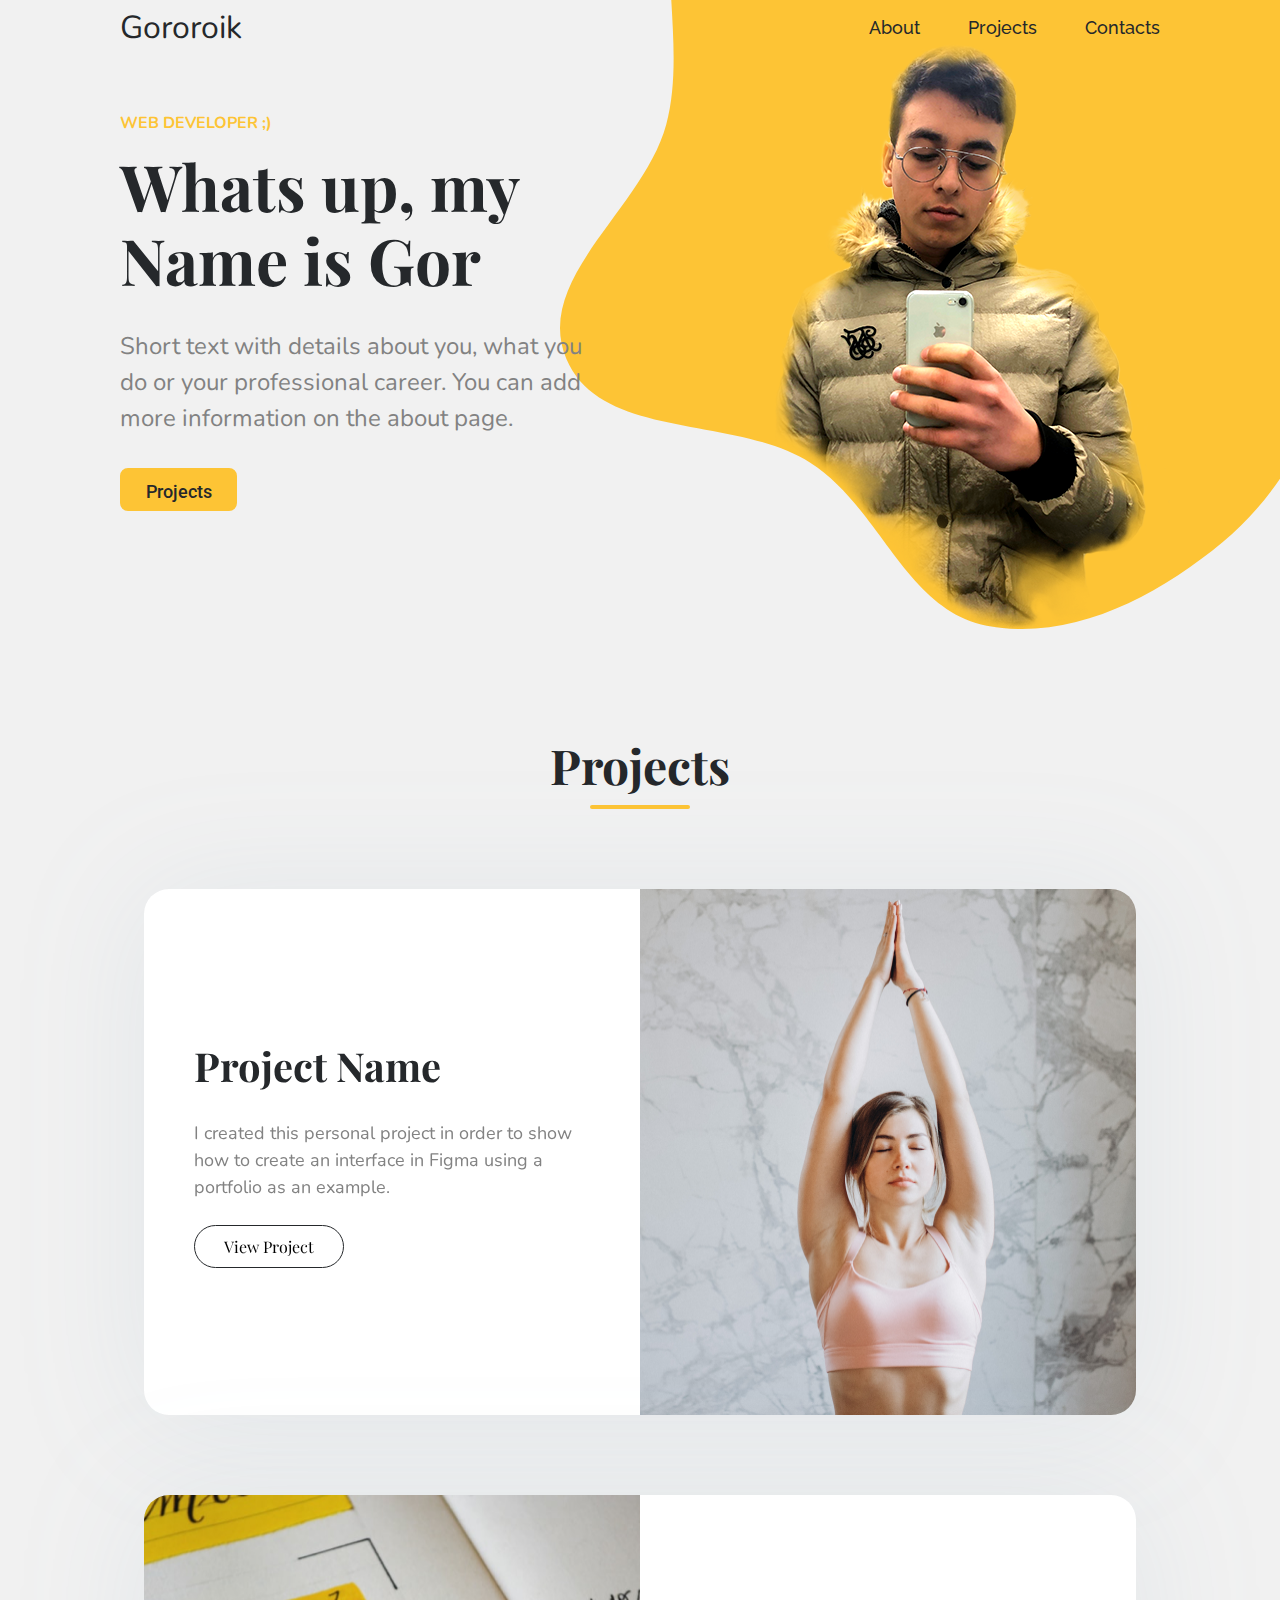
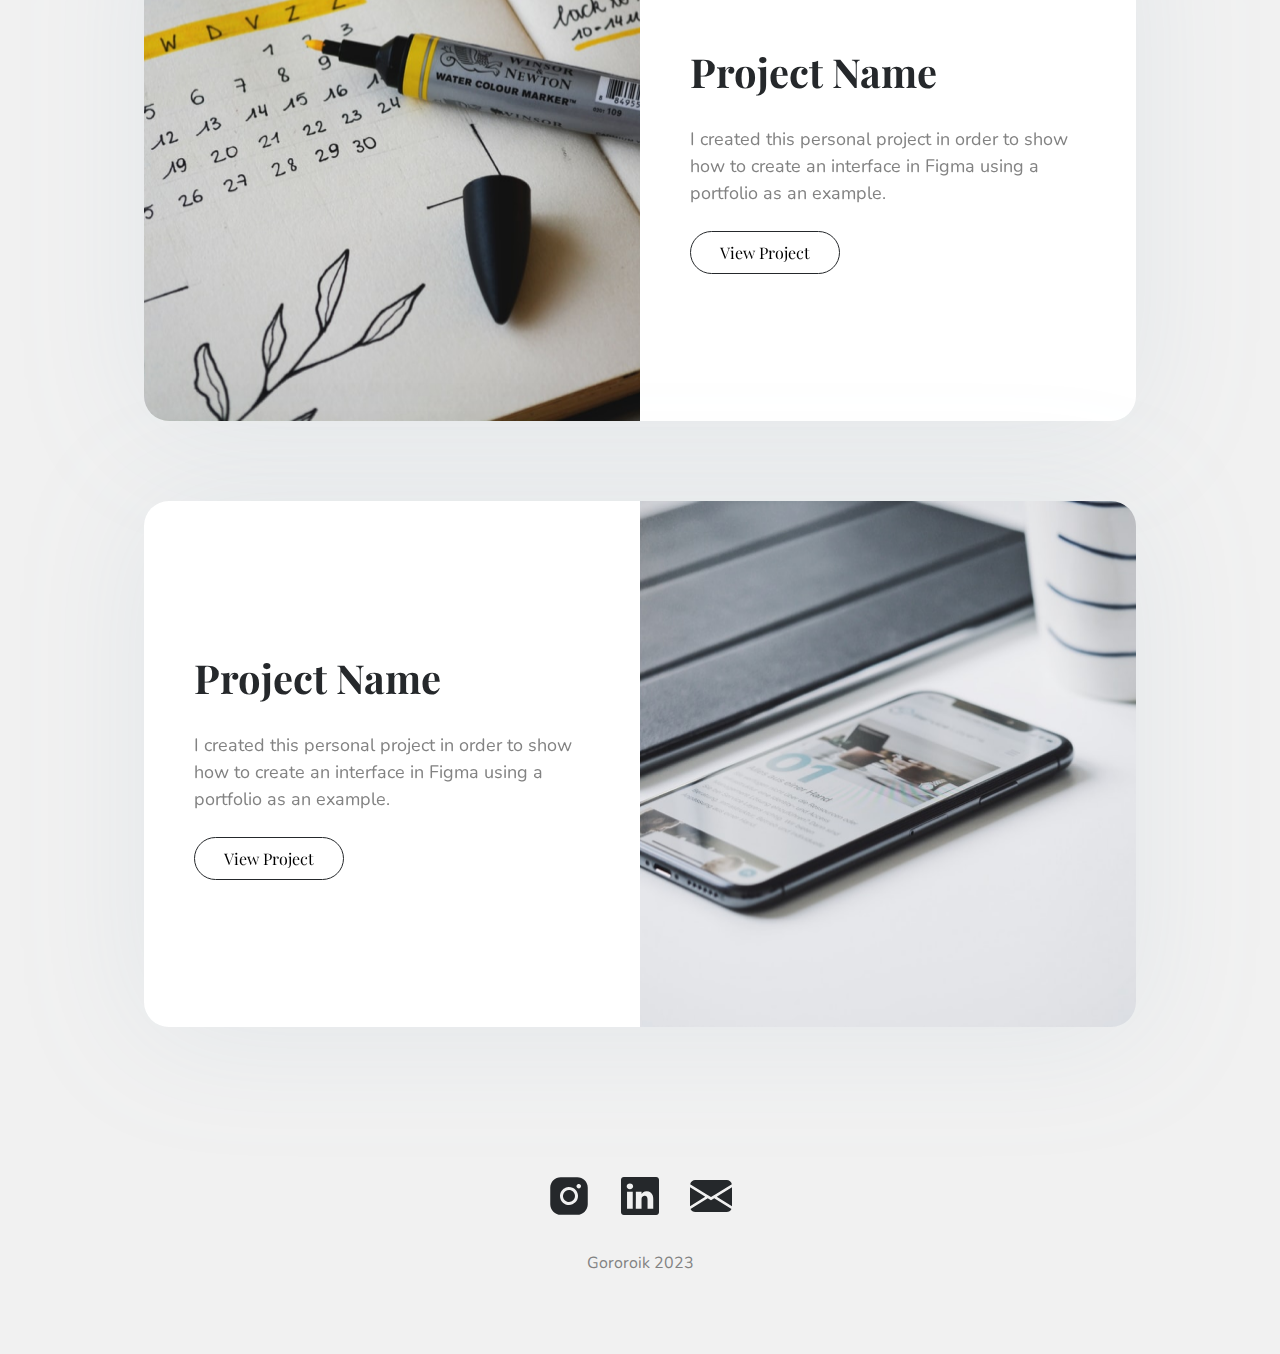
==== portfolio/index.html @ 752f5a0c "portfolio added" ====
<!DOCTYPE html>
<html lang="en">
<head>
    <meta charset="UTF-8">
    <meta http-equiv="X-UA-Compatible" content="IE=edge">
    <meta name="viewport" content="width=device-width, initial-scale=1.0">
    <title>Portfolio</title>
    <link href="https://fonts.googleapis.com/css2?family=Raleway:wght@100;200;300;400;500;600;700;800;900&display=swap" rel="stylesheet"> 
    <link href="https://fonts.googleapis.com/css2?family=Nunito:wght@200;300;400;500;600;700;800;900;1000&display=swap" rel="stylesheet">
    <link href="https://fonts.googleapis.com/css2?family=Playfair+Display:wght@400;500;600;700;800;900&display=swap" rel="stylesheet"> 
    <link href="https://fonts.googleapis.com/css2?family=Roboto:wght@500&display=swap" rel="stylesheet">
    <link rel="stylesheet" href="css/bootstrap-reboot.min.css">
    <link rel="stylesheet" href="css/bootstrap-grid.min.css">
    <link rel="stylesheet" href="css/style.min.css">   
</head>
<body>


    <div class="images">
        <div class="yellow-bg">
            <svg width="720" height="629" viewBox="0 0 720 629" fill="none" xmlns="http://www.w3.org/2000/svg">
                <path fill-rule="evenodd" clip-rule="evenodd" d="M426.755 -247.339C526.01 -242.623 630.416 -205.737 691.019 -128.942C747.053 -57.9359 709.403 42.8884 725.408 131.114C738.276 202.044 786.302 264.961 775.404 336.204C763.332 415.132 724.842 490.453 662.532 542.186C597.271 596.368 510.835 641.895 426.755 625.671C345.261 609.947 319.875 506.823 250.249 462.635C174.069 414.287 41.2528 440.785 6.43092 358.913C-27.6816 278.71 83.9568 208.257 106.308 124.209C131.067 31.1084 79.6084 -81.3667 143.094 -154.976C208.865 -231.236 324.689 -252.189 426.755 -247.339Z" fill="#FDC435"/>
            </svg>
            <div class="gor">
                <img class='gor__img gorzoom' src="img/menak2.png" alt="gor">
            </div>
            <!-- <img src="img/lastGor.png" alt="yellow-bg"> -->
            <!-- <div class="man-bg">
                <img src="img/man.png" alt="man">
            </div> -->
        </div>
    </div>
    
    <header class="header">
        <div class="header_container">
            <nav class="header__nav">
                <ul class="header__ul">
                    <li class="header__item_logo">
                        <!-- <img class='header__logo' src="icons/logo.svg" alt="logo"> -->
                        <a href="#" class='title-link'><div class="header__title underline__title">Gororoik</div></a>
                    </li>
                </ul>
                <ul class="header__ul">
                    <li class="header__item"><a class='header__link underline' href="pages/about.html">About</a></li>
                    <li class="header__item"><a class='header__link underline' href="#projects">Projects</a></li>
                    <li class="header__item"><a class='header__link underline' href="#">Contacts</a></li>
                </ul>
            </nav>
        </div>
    </header>

    <section class="main">
        <div class="main__wrapper">
            <div class="main__smallTitle">Web Developer ;)</div>
            <div class="main__title">Whats up, my Name is Gor</div>
            <div class="main__descr">Short text with details about you, what you do or your professional career. You can add more information on the about page.</div>
            <a href="#projects"><button class="button btn-yellow">Projects</button></a>
            <!-- <button class="button btn-white">LinkedIn</button> -->
        </div>
    </section>

    <section class="projects" id='projects'>
        <div class="container">
            <div class="projects__title">Projects</div>
            <div class="projects__divider"></div>

            <div class="projects-card">
                <div class="projects-card__text-block">
                    <div class="projects-card__title">Project Name</div>
                    <div class="projects-card__descr">I created this personal project in order to show how to create an interface in Figma using a portfolio as an example.</div>
                    <a href="#"><button class="projects-card__btn">View Project</button></a>
                </div>
                <div class="projects-card__img-block">
                    <img src="img/card1.png" alt="card1">
                </div>
            </div>

            <div class="projects-card another__card">
                <div class="projects-card__img-block another__img-block">
                    <img src="img/card2.png" alt="card1">
                </div>
                <div class="projects-card__text-block another__text-block">
                    <div class="projects-card__title another__title">Project Name</div>
                    <div class="projects-card__descr another__descr">I created this personal project in order to show how to create an interface in Figma using a portfolio as an example.</div>
                    <a href="#"><button class="projects-card__btn another__btn">View Project</button></a>
                </div>
            </div>

            <div class="projects-card">
                <div class="projects-card__text-block">
                    <div class="projects-card__title">Project Name</div>
                    <div class="projects-card__descr">I created this personal project in order to show how to create an interface in Figma using a portfolio as an example.</div>
                    <a href="#"><button class="projects-card__btn">View Project</button></a>
                </div>
                <div class="projects-card__img-block">
                    <img src="img/card3.png" alt="card1">
                </div>
            </div>
            
        </div>
    </section>

    <footer class="footer">
        <div class="container">
            <div class="icons__wrapper">
                <a href="https://www.instagram.com/gor.torosyann/" class="icon__link instagram" target="_blank">
                    <svg width="48" height="48" viewBox="0 0 48 48" fill="none" xmlns="http://www.w3.org/2000/svg">
                        <path d="M30 24C30 25.1867 29.6481 26.3467 28.9888 27.3334C28.3295 28.3201 27.3925 29.0892 26.2961 29.5433C25.1997 29.9974 23.9933 30.1162 22.8295 29.8847C21.6656 29.6532 20.5965 29.0818 19.7574 28.2426C18.9182 27.4035 18.3468 26.3344 18.1153 25.1705C17.8838 24.0067 18.0026 22.8003 18.4567 21.7039C18.9108 20.6075 19.6799 19.6705 20.6666 19.0112C21.6533 18.3519 22.8133 18 24 18C25.5907 18.0018 27.1158 18.6346 28.2406 19.7594C29.3654 20.8842 29.9982 22.4093 30 24ZM42.75 15.75V32.25C42.7468 35.0338 41.6396 37.7027 39.6711 39.6711C37.7027 41.6396 35.0338 42.7468 32.25 42.75H15.75C12.9662 42.7468 10.2973 41.6396 8.32889 39.6711C6.36044 37.7027 5.25318 35.0338 5.25 32.25V15.75C5.25318 12.9662 6.36044 10.2973 8.32889 8.32889C10.2973 6.36044 12.9662 5.25318 15.75 5.25H32.25C35.0338 5.25318 37.7027 6.36044 39.6711 8.32889C41.6396 10.2973 42.7468 12.9662 42.75 15.75ZM33 24C33 22.22 32.4722 20.4799 31.4832 18.9999C30.4943 17.5198 29.0887 16.3663 27.4442 15.6851C25.7996 15.0039 23.99 14.8257 22.2442 15.1729C20.4984 15.5202 18.8947 16.3774 17.636 17.636C16.3774 18.8947 15.5202 20.4984 15.1729 22.2442C14.8257 23.99 15.0039 25.7996 15.6851 27.4442C16.3663 29.0887 17.5198 30.4943 18.9999 31.4832C20.4799 32.4722 22.22 33 24 33C26.3861 32.9973 28.6738 32.0482 30.361 30.361C32.0482 28.6738 32.9973 26.3861 33 24ZM36 14.25C36 13.805 35.868 13.37 35.6208 13C35.3736 12.63 35.0222 12.3416 34.611 12.1713C34.1999 12.001 33.7475 11.9564 33.311 12.0432C32.8746 12.13 32.4737 12.3443 32.159 12.659C31.8443 12.9737 31.63 13.3746 31.5432 13.811C31.4564 14.2475 31.501 14.6999 31.6713 15.111C31.8416 15.5222 32.13 15.8736 32.5 16.1208C32.87 16.368 33.305 16.5 33.75 16.5C34.3467 16.5 34.919 16.2629 35.341 15.841C35.7629 15.419 36 14.8467 36 14.25Z" fill="#25282B"/>
                    </svg>                    
                </a>
                <a href="https://am.linkedin.com/" class="icon__link linkedin">
                    <svg width="48" height="48" viewBox="0 0 48 48" fill="none" xmlns="http://www.w3.org/2000/svg">
                        <path d="M5 7.72175C5 6.21837 6.24925 5 7.79062 5H40.2094C41.7507 5 43 6.21837 43 7.72175V40.2783C43 41.7816 41.7507 43 40.2094 43H7.79062C6.24925 43 5 41.7816 5 40.2783V7.72175ZM16.7396 36.8108V19.6514H11.0373V36.8108H16.7396ZM13.8896 17.3073C15.8775 17.3073 17.1149 15.9915 17.1149 14.3433C17.0792 12.6594 15.8799 11.3793 13.9276 11.3793C11.9754 11.3793 10.7 12.6617 10.7 14.3433C10.7 15.9915 11.9374 17.3073 13.8516 17.3073H13.8896ZM25.5461 36.8108V27.2276C25.5461 26.7146 25.5841 26.2016 25.7361 25.8359C26.147 24.8123 27.0851 23.7506 28.6621 23.7506C30.726 23.7506 31.5501 25.3229 31.5501 27.6314V36.8108H37.2525V26.9688C37.2525 21.6962 34.4405 19.2453 30.688 19.2453C27.6623 19.2453 26.3061 20.9078 25.5461 22.0786V22.138H25.5081C25.5207 22.1182 25.5334 22.0984 25.5461 22.0786V19.6514H19.8461C19.9174 21.2616 19.8461 36.8108 19.8461 36.8108H25.5461Z" fill="#25282B"/>
                    </svg>
                </a>
                <a href="#" class="icon__link envelope">
                    <svg width="48" height="48" viewBox="0 0 48 48" fill="none" xmlns="http://www.w3.org/2000/svg">
                        <path fill-rule="evenodd" clip-rule="evenodd" d="M3.13125 12.1467C3.3959 10.9686 4.04647 9.91683 4.97642 9.16349C5.90637 8.41014 7.06057 7.99992 8.25 8H39.75C40.9394 7.99992 42.0936 8.41014 43.0236 9.16349C43.9535 9.91683 44.6041 10.9686 44.8687 12.1467L24 25.104L3.13125 12.1467ZM3 15.192V34.136L18.2329 24.648L3 15.192ZM20.7476 26.2133L3.50138 36.952C3.92748 37.8648 4.60001 38.6358 5.44068 39.1754C6.28135 39.715 7.25558 40.001 8.25 40H39.75C40.7443 40.0002 41.7181 39.7136 42.5583 39.1736C43.3985 38.6335 44.0705 37.8622 44.496 36.9493L27.2498 26.2107L24 28.2293L20.7476 26.2107V26.2133ZM29.7671 24.6507L45 34.136V15.192L29.7671 24.648V24.6507Z" fill="#25282B"/>
                    </svg>
                </a>
            </div>
            <copyright class="footer__copyright">
                Gororoik 2023
            </copyright>
        </div>
    </footer>

    <script src="js/script.js"></script>

</body>
</html>
---- portfolio/css/style.min.css ----
*{font-family:Raleway,sans-serif;font-family:Nunito,sans-serif;font-family:"Playfair Display",serif}body,html{background-color:#f1f1f1;scroll-behavior:smooth}@media(min-width:1112px){.main__title{font-size:64px;width:400px}.main__descr{font-size:24px;width:486px}.header__link{font-size:18px}.header__title{font-size:32px}}@media(max-width:1111px){.header__link{font-size:18px}.header__title{font-size:32px}.main__smallTitle{font-size:20px}.main__title{font-size:50px;width:400px}.main__descr{font-size:20px;width:480px}.yellow-bg svg{width:550px;height:500px}.gor__img{width:550px}}@media(max-width:992px){.main__title{font-size:46px;width:400px}.main__descr{font-size:18px;width:430px}.yellow-bg svg{width:500px;height:500px}.gor__img{width:520px}}@media(max-width:888px){.main__title{font-size:40px;width:300px}.main__descr{font-size:17px;width:370px}.yellow-bg svg{width:470px;height:500px}.gor__img{width:490px}}@media(max-width:810px){.header__link{font-size:15px}.header__title{font-size:23px}.main__smallTitle{font-size:17px}.main__title{font-size:35px;width:300px}.main__descr{font-size:15px;width:320px}.yellow-bg svg{width:400px;height:460px}.gor__img{width:435px}}@media(min-width:1201px){.projects-card__title{font-size:40px}.projects-card__text-block{width:496px;height:526px}.projects-card__img-block{width:496px;height:526px}.projects-card__descr{width:406px;font-size:18px}}@media(max-width:1200px){.projects-card__title{font-size:40px}.projects-card__text-block{width:396px;height:426px}.projects-card__img-block{width:396px;height:426px}.projects-card__descr{width:326px;font-size:16px}}@media(max-width:991px){.projects-card__title{font-size:30px}.projects-card__text-block{width:336px;height:390px}.projects-card__img-block{width:336px;height:390px}.projects-card__descr{width:270px;font-size:16px}}@media(max-width:767px){.projects-card__title{font-size:23px}.projects-card__text-block{width:256px;height:300px}.projects-card__img-block{width:256px;height:300px}.projects-card__descr{width:200px;font-size:16px}}.images .yellow-bg{position:relative}.images .yellow-bg svg{position:absolute;overflow:hidden;top:0;right:0;z-index:10;-webkit-transition:-webkit-transform 3s;transition:-webkit-transform 3s;transition:transform 3s;transition:transform 3s,-webkit-transform 3s}.images .yellow-bg .yellow-round{position:absolute;top:100px;right:110px}.images .yellow-bg .gor{z-index:12}.images .yellow-bg .gor__img{z-index:12;position:absolute;overflow:hidden;top:0;right:0;-webkit-filter:contrast(110%) brightness(103%) saturate(105%);filter:contrast(110%) brightness(103%) saturate(105%);-webkit-transition:-webkit-transform 5s;transition:-webkit-transform 5s;transition:transform 5s;transition:transform 5s,-webkit-transform 5s}.images .yellow-bg .gor__img-about{width:80%;height:80%}.gorzoom{-webkit-transform:scale(1.15);transform:scale(1.15)}.header{display:grid;-webkit-box-align:center;-ms-flex-align:center;align-items:center;padding:0 120px;height:56px;-webkit-user-select:none;-moz-user-select:none;-ms-user-select:none;user-select:none}.header__nav{display:-webkit-box;display:-ms-flexbox;display:flex;-webkit-box-pack:justify;-ms-flex-pack:justify;justify-content:space-between;-webkit-box-align:center;-ms-flex-align:center;align-items:center}.header__ul{display:-webkit-box;display:-ms-flexbox;display:flex;gap:48px;list-style-type:none;padding:0;margin:0;z-index:15}.header__link{font-family:Raleway,sans-serif;color:#25282b;text-transform:none;font-weight:500;line-height:28px;text-decoration:none}.header__link:hover{color:#25282b;text-transform:none;text-decoration:none}.header__title{font-family:Nunito;-webkit-user-select:none;-moz-user-select:none;-ms-user-select:none;user-select:none;cursor:pointer}.header__title a{color:#25282b;text-decoration:none}.header__title a:hover{color:#25282b;text-decoration:none}.title-link{color:#25282b;text-decoration:none}.title-link:hover{color:#25282b;text-decoration:none}.underline{position:relative;-webkit-transition:1s all;transition:1s all;display:inline-block}.underline::after{content:"";position:absolute;width:100%;-webkit-transform:scaleX(0);transform:scaleX(0);height:2px;bottom:0;left:0;background-color:#000;-webkit-transform-origin:bottom right;transform-origin:bottom right;-webkit-transition:-webkit-transform .25s ease-out;transition:-webkit-transform .25s ease-out;transition:transform .25s ease-out;transition:transform .25s ease-out,-webkit-transform .25s ease-out}.underline:hover::after{-webkit-transform:scaleX(1);transform:scaleX(1);-webkit-transform-origin:bottom left;transform-origin:bottom left}.underline:focus::after{-webkit-transform:scaleX(1);transform:scaleX(1)}.underline__title{position:relative;-webkit-transition:1s all;transition:1s all;display:inline-block}.underline__title::after{background-color:#fdc435;content:"";position:absolute;width:100%;-webkit-transform:scaleX(0);transform:scaleX(0);height:2px;bottom:0;left:0;-webkit-transform-origin:bottom right;transform-origin:bottom right;-webkit-transition:-webkit-transform .25s ease-out;transition:-webkit-transform .25s ease-out;transition:transform .25s ease-out;transition:transform .25s ease-out,-webkit-transform .25s ease-out}.underline__title:hover::after{-webkit-transform:scaleX(1);transform:scaleX(1);-webkit-transform-origin:bottom left;transform-origin:bottom left}.main{height:673px;padding:54px 120px 250px 120px}.main-about{padding-top:140px;height:475px}.main__smallTitle{font-family:Nunito;font-style:normal;font-weight:700;line-height:27px;text-transform:uppercase;color:#fdc435;outline:0;-webkit-user-select:none;-moz-user-select:none;-ms-user-select:none;user-select:none}.main__title{position:relative;margin-top:12px;font-family:"Playfair Display";font-style:normal;font-weight:700;line-height:115%;color:#25282b;outline:0;-webkit-user-select:none;-moz-user-select:none;-ms-user-select:none;user-select:none;z-index:14}.main__descr{position:relative;margin-top:32px;font-family:Nunito;font-style:normal;font-weight:400;line-height:150%;color:#828282;outline:0;-webkit-user-select:none;-moz-user-select:none;-ms-user-select:none;user-select:none;z-index:9999}.main .btn-white{margin-top:32px;padding:8px 24px;width:117px;height:43px;border:2px solid #25282b;border-radius:8px;background:rgba(0,0,0,0);outline:0;-webkit-user-select:none;-moz-user-select:none;-ms-user-select:none;user-select:none;font-family:Roboto;font-style:normal;font-weight:500;font-size:18px;line-height:150%;color:#25282b;text-align:center;-webkit-transition:color .5s,background-color 1.1s,border .5s;transition:color .5s,background-color 1.1s,border .5s}.main .btn-white:hover{color:#fff;background-color:#25282b;border-color:#aaa}.main .btn-yellow{margin-top:32px;margin-right:12px;padding:8px 24px;width:117px;height:43px;background:#fdc435;border-radius:8px;border:2px solid #fdc435;outline:0;-webkit-user-select:none;-moz-user-select:none;-ms-user-select:none;user-select:none;font-family:Roboto;font-style:normal;font-weight:500;font-size:18px;line-height:150%;color:#25282b;padding:8px 24px;text-align:center;-webkit-transition:color .5s,background-color 1.1s,border .5s;transition:color .5s,background-color 1.1s,border .5s}.main .btn-yellow:hover{color:#fdc435;background-color:#25282b;border-color:#aaa}.projects{min-height:1890px}.projects__title{font-family:"Playfair Display";font-style:normal;font-weight:700;font-size:48px;line-height:72px;text-align:center;color:#25282b;-webkit-user-select:none;-moz-user-select:none;-ms-user-select:none;user-select:none}.projects__divider{display:block;margin:0 auto;margin-top:4px;width:100px;height:4px;background:#fdc435;border-radius:2px;-webkit-user-select:none;-moz-user-select:none;-ms-user-select:none;user-select:none}.projects-card{margin-top:80px;padding:0;display:-webkit-box;display:-ms-flexbox;display:flex;-webkit-box-pack:center;-ms-flex-pack:center;justify-content:center;-webkit-filter:drop-shadow(0 6px 64px rgba(112, 144, 176, .1));filter:drop-shadow(0 6px 64px rgba(112, 144, 176, .1));-webkit-transition:-webkit-filter .2s,-webkit-transform .4s;transition:-webkit-filter .2s,-webkit-transform .4s;transition:filter .2s,transform .4s;transition:filter .2s,transform .4s,-webkit-filter .2s,-webkit-transform .4s}.projects-card:hover{-webkit-filter:drop-shadow(0 10px 64px rgba(112, 144, 176, .1));filter:drop-shadow(0 10px 64px rgba(112, 144, 176, .1));-webkit-transform:scale(1.02);transform:scale(1.02)}.projects-card__title{font-family:"Playfair Display";font-style:normal;font-weight:700;line-height:150%;color:#25282b;-webkit-user-select:none;-moz-user-select:none;-ms-user-select:none;user-select:none}.projects-card__descr{margin-top:24px;font-family:Nunito;font-style:normal;font-weight:400;line-height:150%;color:#828282;-webkit-user-select:none;-moz-user-select:none;-ms-user-select:none;user-select:none}.projects-card__btn{margin-top:24px;padding:8px 24px;width:150px;height:43px;border:1px solid #25282b;border-radius:24px;background:rgba(0,0,0,0);-webkit-transition:background-color .3s,color .3s;transition:background-color .3s,color .3s;-webkit-user-select:none;-moz-user-select:none;-ms-user-select:none;user-select:none}.projects-card__btn:hover{background-color:#202020;color:#fff}.projects-card__btn:active{-webkit-filter:brightness(70%);filter:brightness(70%)}.projects-card__text-block{display:-webkit-box;display:-ms-flexbox;display:flex;-webkit-box-orient:vertical;-webkit-box-direction:normal;-ms-flex-direction:column;flex-direction:column;-webkit-box-pack:center;-ms-flex-pack:center;justify-content:center;padding:146px 38px 146px 50px;border-radius:25px 0 0 25px;background-color:#fff}.projects-card__img-block img{width:100%;height:100%;border-radius:0 25px 25px 0;-webkit-user-select:none;-moz-user-select:none;-ms-user-select:none;user-select:none}.another__text-block{border-radius:0 25px 25px 0}.another__img-block img{border-radius:25px 0 0 25px;-webkit-user-select:none;-moz-user-select:none;-ms-user-select:none;user-select:none}.footer{padding-bottom:80px}.footer .icons__wrapper{margin-top:145px;display:-webkit-box;display:-ms-flexbox;display:flex;-webkit-box-pack:center;-ms-flex-pack:center;justify-content:center;gap:23px}.footer__copyright{margin-top:32px;display:-webkit-box;display:-ms-flexbox;display:flex;-webkit-box-pack:center;-ms-flex-pack:center;justify-content:center;font-family:Nunito;font-style:normal;font-weight:400;font-size:16px;line-height:22px;color:#828282}.footer-about{padding-bottom:0}.icon__link path{width:60px;height:60px;-webkit-transition:fill .5s;transition:fill .5s}.icon__link path:hover{fill:#ccc}.icon__link svg:hover{fill:#ccc}
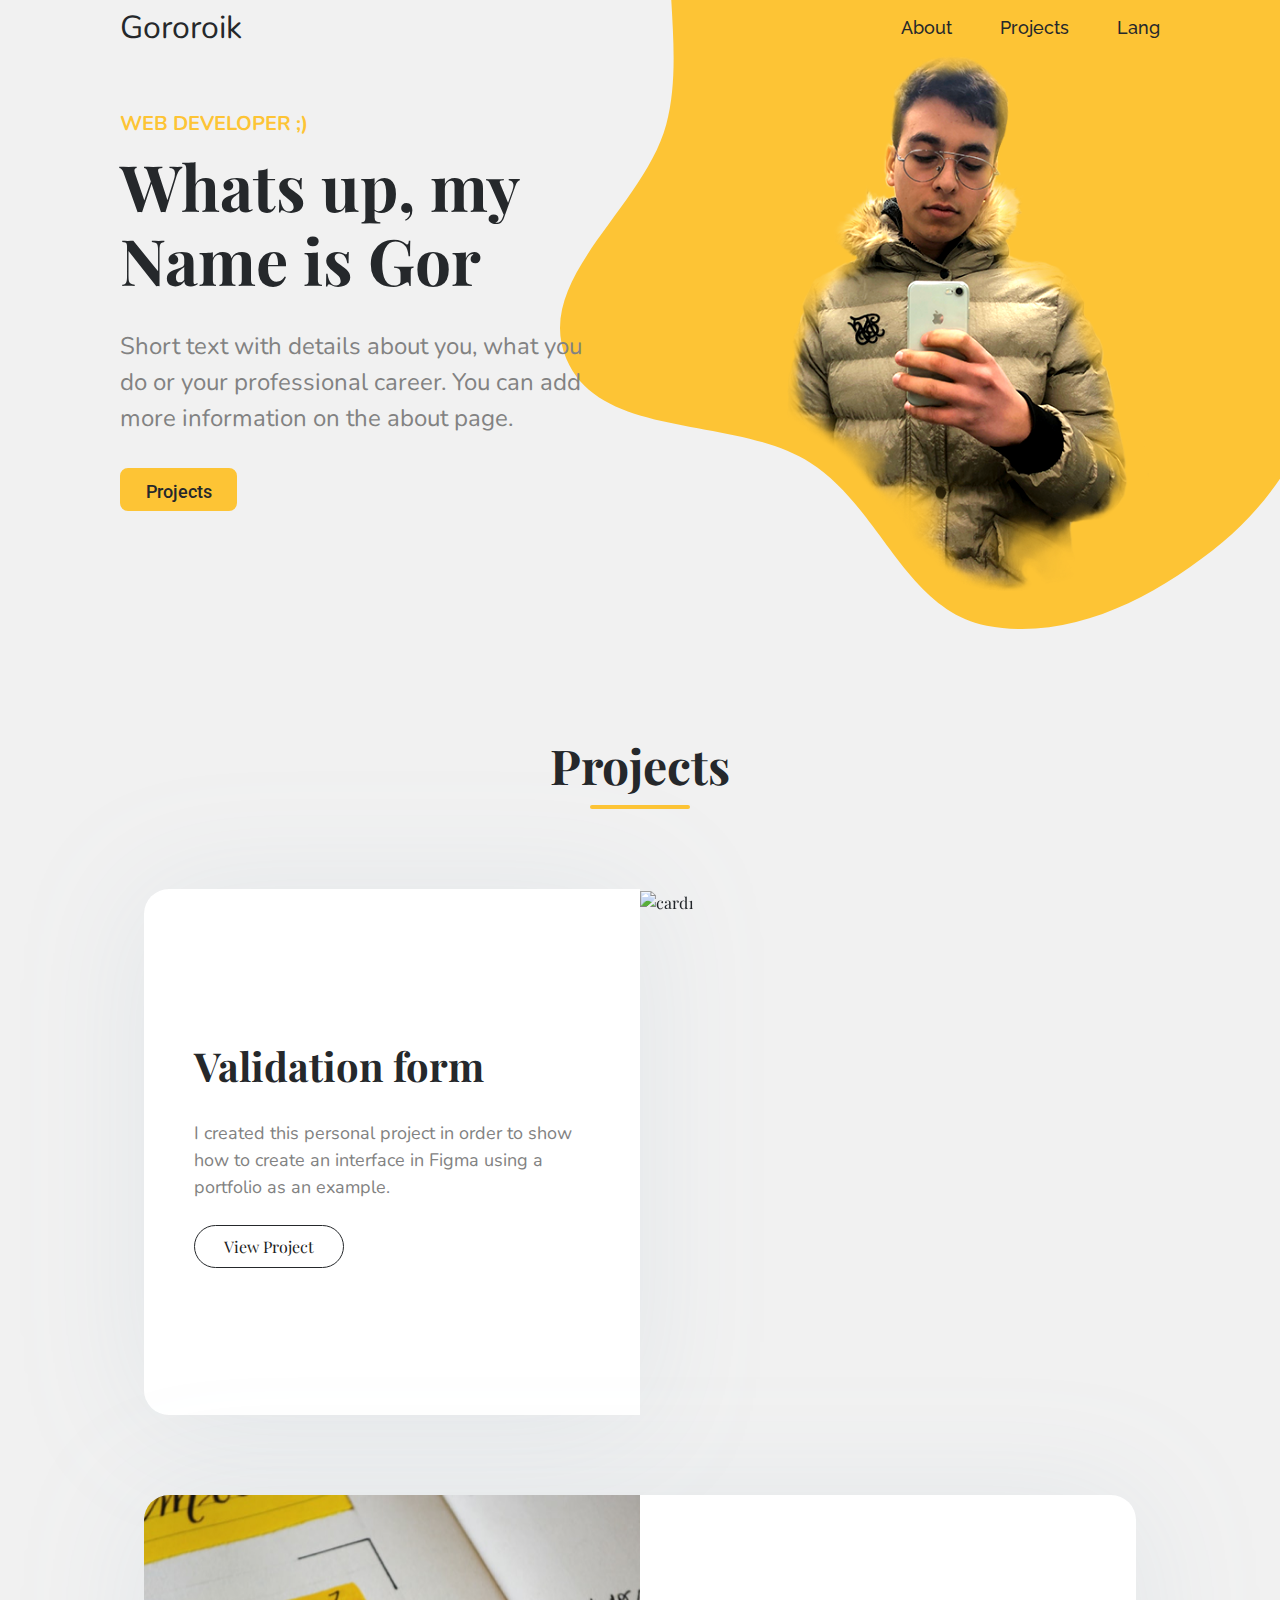
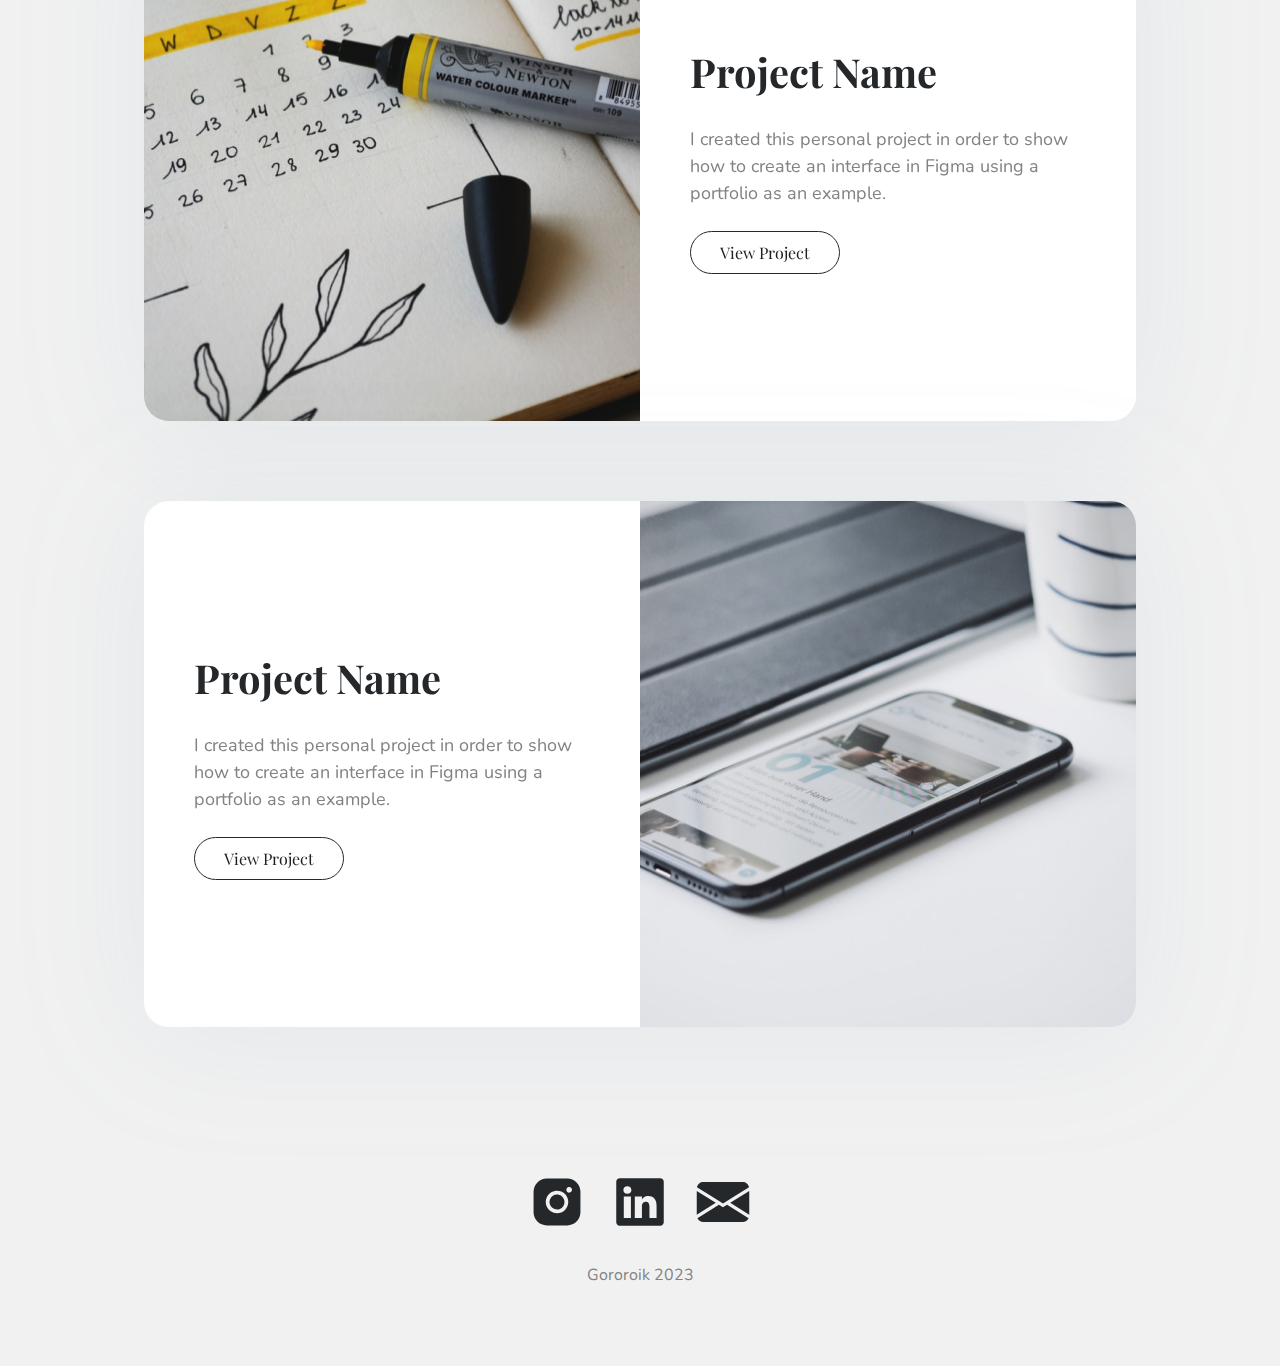
==== commit c123ac30: "burger added" ====
--- a/portfolio/index.html
+++ b/portfolio/index.html
@@ -31,7 +31,26 @@
         </div>
     </div>
     
-    <header class="header">
+    <div class="menu-btn">
+        <span></span>
+        <span></span>
+        <span></span>
+    </div>
+
+    <div class="menu-close"><span>&times;</span></div>
+
+    <div class="menu">
+        <nav>
+           <ul>
+            <li><a href="#" class='underline__title'>Main</a></li>
+            <li><a href="#" class='underline__title'>About</a></li>
+            <li><a href="#" class='underline__title'>Projects</a></li>
+            <li><a href="#" class='underline__title'>Lang</a></li>
+           </ul>
+        </nav>
+    </div>
+
+    <header class="header" id='start'>
         <div class="header_container">
             <nav class="header__nav">
                 <ul class="header__ul">
@@ -40,10 +59,17 @@
                         <a href="#" class='title-link'><div class="header__title underline__title">Gororoik</div></a>
                     </li>
                 </ul>
-                <ul class="header__ul">
+                <ul class="header__ul ul-unshow">
                     <li class="header__item"><a class='header__link underline' href="pages/about.html">About</a></li>
                     <li class="header__item"><a class='header__link underline' href="#projects">Projects</a></li>
-                    <li class="header__item"><a class='header__link underline' href="#">Contacts</a></li>
+                    <li class="header__item">
+                        <a class='header__link underline lan' href="#">Lang</a>
+                        <ul class='langs'>
+                            <li class='lang'><a class='a' href="#">Eng</a></li>
+                            <li class='lang'><a class='a' href="pages/ru.html">Rus</a></li>
+                            <li class='lang'><a class='a' href="pages/am.html">Arm</a></li>
+                        </ul>
+                    </li>
                 </ul>
             </nav>
         </div>
@@ -66,12 +92,12 @@
 
             <div class="projects-card">
                 <div class="projects-card__text-block">
-                    <div class="projects-card__title">Project Name</div>
+                    <div class="projects-card__title">Validation form</div>
                     <div class="projects-card__descr">I created this personal project in order to show how to create an interface in Figma using a portfolio as an example.</div>
-                    <a href="#"><button class="projects-card__btn">View Project</button></a>
+                    <a href="https://gororoik.github.io/site4/" target='_blank' ><button class="projects-card__btn">View Project</button></a>
                 </div>
                 <div class="projects-card__img-block">
-                    <img src="img/card1.png" alt="card1">
+                    <img src="img/validation.png" alt="card1">
                 </div>
             </div>
 
@@ -125,6 +151,10 @@
         </div>
     </footer>
 
+    <a href='#start' class="scroll">
+        <i class="arrow"></i>
+    </a>
+
     <script src="js/script.js"></script>
 
 </body>
--- a/portfolio/css/style.min.css
+++ b/portfolio/css/style.min.css
@@ -1 +1 @@
-*{font-family:Raleway,sans-serif;font-family:Nunito,sans-serif;font-family:"Playfair Display",serif}body,html{background-color:#f1f1f1;scroll-behavior:smooth}@media(min-width:1112px){.main__title{font-size:64px;width:400px}.main__descr{font-size:24px;width:486px}.header__link{font-size:18px}.header__title{font-size:32px}}@media(max-width:1111px){.header__link{font-size:18px}.header__title{font-size:32px}.main__smallTitle{font-size:20px}.main__title{font-size:50px;width:400px}.main__descr{font-size:20px;width:480px}.yellow-bg svg{width:550px;height:500px}.gor__img{width:550px}}@media(max-width:992px){.main__title{font-size:46px;width:400px}.main__descr{font-size:18px;width:430px}.yellow-bg svg{width:500px;height:500px}.gor__img{width:520px}}@media(max-width:888px){.main__title{font-size:40px;width:300px}.main__descr{font-size:17px;width:370px}.yellow-bg svg{width:470px;height:500px}.gor__img{width:490px}}@media(max-width:810px){.header__link{font-size:15px}.header__title{font-size:23px}.main__smallTitle{font-size:17px}.main__title{font-size:35px;width:300px}.main__descr{font-size:15px;width:320px}.yellow-bg svg{width:400px;height:460px}.gor__img{width:435px}}@media(min-width:1201px){.projects-card__title{font-size:40px}.projects-card__text-block{width:496px;height:526px}.projects-card__img-block{width:496px;height:526px}.projects-card__descr{width:406px;font-size:18px}}@media(max-width:1200px){.projects-card__title{font-size:40px}.projects-card__text-block{width:396px;height:426px}.projects-card__img-block{width:396px;height:426px}.projects-card__descr{width:326px;font-size:16px}}@media(max-width:991px){.projects-card__title{font-size:30px}.projects-card__text-block{width:336px;height:390px}.projects-card__img-block{width:336px;height:390px}.projects-card__descr{width:270px;font-size:16px}}@media(max-width:767px){.projects-card__title{font-size:23px}.projects-card__text-block{width:256px;height:300px}.projects-card__img-block{width:256px;height:300px}.projects-card__descr{width:200px;font-size:16px}}.images .yellow-bg{position:relative}.images .yellow-bg svg{position:absolute;overflow:hidden;top:0;right:0;z-index:10;-webkit-transition:-webkit-transform 3s;transition:-webkit-transform 3s;transition:transform 3s;transition:transform 3s,-webkit-transform 3s}.images .yellow-bg .yellow-round{position:absolute;top:100px;right:110px}.images .yellow-bg .gor{z-index:12}.images .yellow-bg .gor__img{z-index:12;position:absolute;overflow:hidden;top:0;right:0;-webkit-filter:contrast(110%) brightness(103%) saturate(105%);filter:contrast(110%) brightness(103%) saturate(105%);-webkit-transition:-webkit-transform 5s;transition:-webkit-transform 5s;transition:transform 5s;transition:transform 5s,-webkit-transform 5s}.images .yellow-bg .gor__img-about{width:80%;height:80%}.gorzoom{-webkit-transform:scale(1.15);transform:scale(1.15)}.header{display:grid;-webkit-box-align:center;-ms-flex-align:center;align-items:center;padding:0 120px;height:56px;-webkit-user-select:none;-moz-user-select:none;-ms-user-select:none;user-select:none}.header__nav{display:-webkit-box;display:-ms-flexbox;display:flex;-webkit-box-pack:justify;-ms-flex-pack:justify;justify-content:space-between;-webkit-box-align:center;-ms-flex-align:center;align-items:center}.header__ul{display:-webkit-box;display:-ms-flexbox;display:flex;gap:48px;list-style-type:none;padding:0;margin:0;z-index:15}.header__link{font-family:Raleway,sans-serif;color:#25282b;text-transform:none;font-weight:500;line-height:28px;text-decoration:none}.header__link:hover{color:#25282b;text-transform:none;text-decoration:none}.header__title{font-family:Nunito;-webkit-user-select:none;-moz-user-select:none;-ms-user-select:none;user-select:none;cursor:pointer}.header__title a{color:#25282b;text-decoration:none}.header__title a:hover{color:#25282b;text-decoration:none}.title-link{color:#25282b;text-decoration:none}.title-link:hover{color:#25282b;text-decoration:none}.underline{position:relative;-webkit-transition:1s all;transition:1s all;display:inline-block}.underline::after{content:"";position:absolute;width:100%;-webkit-transform:scaleX(0);transform:scaleX(0);height:2px;bottom:0;left:0;background-color:#000;-webkit-transform-origin:bottom right;transform-origin:bottom right;-webkit-transition:-webkit-transform .25s ease-out;transition:-webkit-transform .25s ease-out;transition:transform .25s ease-out;transition:transform .25s ease-out,-webkit-transform .25s ease-out}.underline:hover::after{-webkit-transform:scaleX(1);transform:scaleX(1);-webkit-transform-origin:bottom left;transform-origin:bottom left}.underline:focus::after{-webkit-transform:scaleX(1);transform:scaleX(1)}.underline__title{position:relative;-webkit-transition:1s all;transition:1s all;display:inline-block}.underline__title::after{background-color:#fdc435;content:"";position:absolute;width:100%;-webkit-transform:scaleX(0);transform:scaleX(0);height:2px;bottom:0;left:0;-webkit-transform-origin:bottom right;transform-origin:bottom right;-webkit-transition:-webkit-transform .25s ease-out;transition:-webkit-transform .25s ease-out;transition:transform .25s ease-out;transition:transform .25s ease-out,-webkit-transform .25s ease-out}.underline__title:hover::after{-webkit-transform:scaleX(1);transform:scaleX(1);-webkit-transform-origin:bottom left;transform-origin:bottom left}.main{height:673px;padding:54px 120px 250px 120px}.main-about{padding-top:140px;height:475px}.main__smallTitle{font-family:Nunito;font-style:normal;font-weight:700;line-height:27px;text-transform:uppercase;color:#fdc435;outline:0;-webkit-user-select:none;-moz-user-select:none;-ms-user-select:none;user-select:none}.main__title{position:relative;margin-top:12px;font-family:"Playfair Display";font-style:normal;font-weight:700;line-height:115%;color:#25282b;outline:0;-webkit-user-select:none;-moz-user-select:none;-ms-user-select:none;user-select:none;z-index:14}.main__descr{position:relative;margin-top:32px;font-family:Nunito;font-style:normal;font-weight:400;line-height:150%;color:#828282;outline:0;-webkit-user-select:none;-moz-user-select:none;-ms-user-select:none;user-select:none;z-index:9999}.main .btn-white{margin-top:32px;padding:8px 24px;width:117px;height:43px;border:2px solid #25282b;border-radius:8px;background:rgba(0,0,0,0);outline:0;-webkit-user-select:none;-moz-user-select:none;-ms-user-select:none;user-select:none;font-family:Roboto;font-style:normal;font-weight:500;font-size:18px;line-height:150%;color:#25282b;text-align:center;-webkit-transition:color .5s,background-color 1.1s,border .5s;transition:color .5s,background-color 1.1s,border .5s}.main .btn-white:hover{color:#fff;background-color:#25282b;border-color:#aaa}.main .btn-yellow{margin-top:32px;margin-right:12px;padding:8px 24px;width:117px;height:43px;background:#fdc435;border-radius:8px;border:2px solid #fdc435;outline:0;-webkit-user-select:none;-moz-user-select:none;-ms-user-select:none;user-select:none;font-family:Roboto;font-style:normal;font-weight:500;font-size:18px;line-height:150%;color:#25282b;padding:8px 24px;text-align:center;-webkit-transition:color .5s,background-color 1.1s,border .5s;transition:color .5s,background-color 1.1s,border .5s}.main .btn-yellow:hover{color:#fdc435;background-color:#25282b;border-color:#aaa}.projects{min-height:1890px}.projects__title{font-family:"Playfair Display";font-style:normal;font-weight:700;font-size:48px;line-height:72px;text-align:center;color:#25282b;-webkit-user-select:none;-moz-user-select:none;-ms-user-select:none;user-select:none}.projects__divider{display:block;margin:0 auto;margin-top:4px;width:100px;height:4px;background:#fdc435;border-radius:2px;-webkit-user-select:none;-moz-user-select:none;-ms-user-select:none;user-select:none}.projects-card{margin-top:80px;padding:0;display:-webkit-box;display:-ms-flexbox;display:flex;-webkit-box-pack:center;-ms-flex-pack:center;justify-content:center;-webkit-filter:drop-shadow(0 6px 64px rgba(112, 144, 176, .1));filter:drop-shadow(0 6px 64px rgba(112, 144, 176, .1));-webkit-transition:-webkit-filter .2s,-webkit-transform .4s;transition:-webkit-filter .2s,-webkit-transform .4s;transition:filter .2s,transform .4s;transition:filter .2s,transform .4s,-webkit-filter .2s,-webkit-transform .4s}.projects-card:hover{-webkit-filter:drop-shadow(0 10px 64px rgba(112, 144, 176, .1));filter:drop-shadow(0 10px 64px rgba(112, 144, 176, .1));-webkit-transform:scale(1.02);transform:scale(1.02)}.projects-card__title{font-family:"Playfair Display";font-style:normal;font-weight:700;line-height:150%;color:#25282b;-webkit-user-select:none;-moz-user-select:none;-ms-user-select:none;user-select:none}.projects-card__descr{margin-top:24px;font-family:Nunito;font-style:normal;font-weight:400;line-height:150%;color:#828282;-webkit-user-select:none;-moz-user-select:none;-ms-user-select:none;user-select:none}.projects-card__btn{margin-top:24px;padding:8px 24px;width:150px;height:43px;border:1px solid #25282b;border-radius:24px;background:rgba(0,0,0,0);-webkit-transition:background-color .3s,color .3s;transition:background-color .3s,color .3s;-webkit-user-select:none;-moz-user-select:none;-ms-user-select:none;user-select:none}.projects-card__btn:hover{background-color:#202020;color:#fff}.projects-card__btn:active{-webkit-filter:brightness(70%);filter:brightness(70%)}.projects-card__text-block{display:-webkit-box;display:-ms-flexbox;display:flex;-webkit-box-orient:vertical;-webkit-box-direction:normal;-ms-flex-direction:column;flex-direction:column;-webkit-box-pack:center;-ms-flex-pack:center;justify-content:center;padding:146px 38px 146px 50px;border-radius:25px 0 0 25px;background-color:#fff}.projects-card__img-block img{width:100%;height:100%;border-radius:0 25px 25px 0;-webkit-user-select:none;-moz-user-select:none;-ms-user-select:none;user-select:none}.another__text-block{border-radius:0 25px 25px 0}.another__img-block img{border-radius:25px 0 0 25px;-webkit-user-select:none;-moz-user-select:none;-ms-user-select:none;user-select:none}.footer{padding-bottom:80px}.footer .icons__wrapper{margin-top:145px;display:-webkit-box;display:-ms-flexbox;display:flex;-webkit-box-pack:center;-ms-flex-pack:center;justify-content:center;gap:23px}.footer__copyright{margin-top:32px;display:-webkit-box;display:-ms-flexbox;display:flex;-webkit-box-pack:center;-ms-flex-pack:center;justify-content:center;font-family:Nunito;font-style:normal;font-weight:400;font-size:16px;line-height:22px;color:#828282}.footer-about{padding-bottom:0}.icon__link path{width:60px;height:60px;-webkit-transition:fill .5s;transition:fill .5s}.icon__link path:hover{fill:#ccc}.icon__link svg:hover{fill:#ccc}+*{font-family:Raleway,sans-serif;font-family:Nunito,sans-serif;font-family:"Playfair Display",serif}body,html{background-color:#f1f1f1;scroll-behavior:smooth}@media(min-width:1112px){.header{padding:0 120px}.header__ul{gap:48px}.main__title{font-size:64px;width:400px}.main{height:673px;padding:54px 120px 250px 120px}.main__descr{font-size:24px;width:486px}.projects__title{font-size:48px}.projects-card{-webkit-box-orient:horizontal;-webkit-box-direction:normal;-ms-flex-direction:row;flex-direction:row}.projects-card__text-block{padding:146px 38px 146px 50px;border-radius:25px 0 0 25px}.projects-card__img-block img{border-radius:0 25px 25px 0}.projects-card__btn{margin-top:24px;padding:8px 24px;width:150px;height:43px}.header__link{font-size:18px}.header__title{font-size:32px}.gor__img{top:15px;right:30px;width:660px;height:576px}.gorzoom{-webkit-transform:scale(1.07);transform:scale(1.07)}.icon__link path{width:60px;height:60px}.icon__link svg{width:60px;height:60px}.icons__wrapper{margin-top:145px}.footer{padding-bottom:80px}.another__text-block{border-radius:0 25px 25px 0}.another__img-block img{border-radius:25px 0 0 25px;-webkit-user-select:none;-moz-user-select:none;-ms-user-select:none;user-select:none}.scroll{bottom:50px;right:30px;width:50px;height:50px}.arrow{bottom:7px;right:13px;width:22px;height:22px}.main__smallTitle{font-size:20px}.langs{right:113px}.lang{width:55px}.lang a{font-size:16px}.menu{visibility:hidden;opacity:0}.menu-btn{visibility:hidden;opacity:0}}@media(max-width:1111px){.header{padding:0 120px}.header__ul{gap:48px}.header__link{font-size:18px}.header__title{font-size:32px}.main{height:673px;padding:54px 120px 250px 120px}.main__smallTitle{font-size:20px}.main__title{font-size:50px;width:400px}.main__descr{font-size:20px;width:480px}.projects-card{-webkit-box-orient:horizontal;-webkit-box-direction:normal;-ms-flex-direction:row;flex-direction:row}.projects__title{font-size:48px}.projects-card__text-block{padding:146px 38px 146px 50px;border-radius:25px 0 0 25px}.projects-card__img-block img{border-radius:0 25px 25px 0}.projects-card__btn{margin-top:24px;padding:8px 24px;width:150px;height:43px}.yellow-bg svg{width:550px;height:500px}.gor__img{width:500px;top:15px;right:30px}.gorzoom{-webkit-transform:scale(1.07);transform:scale(1.07)}.icon__link path{width:60px;height:60px}.icon__link svg{width:60px;height:60px}.icons__wrapper{margin-top:145px}.footer{padding-bottom:80px}.another__text-block{border-radius:0 25px 25px 0}.another__img-block img{border-radius:25px 0 0 25px;-webkit-user-select:none;-moz-user-select:none;-ms-user-select:none;user-select:none}.scroll{bottom:50px;right:30px;width:50px;height:50px}.arrow{bottom:7px;right:13px;width:22px;height:22px}.langs{right:113px}.lang{width:55px}.lang a{font-size:16px}.menu{visibility:hidden;opacity:0}.menu-btn{visibility:hidden;opacity:0}}@media(max-width:992px){.main__title{font-size:46px;width:400px}.main__descr{font-size:18px;width:430px}.yellow-bg svg{width:500px;height:500px}.gor__img{width:490px;top:10px;right:25px}.gorzoom{-webkit-transform:scale(1.07);transform:scale(1.07)}}@media(max-width:888px){.main__title{font-size:40px;width:300px}.main__descr{font-size:17px;width:370px}.yellow-bg svg{width:470px;height:500px}.gor__img{width:470px;top:10px;right:25px}.scroll{bottom:20px;right:10px;width:50px;height:50px}.arrow{bottom:7px;right:13px;width:22px;height:22px}}@media(max-width:835px){.header{padding:0 80px}.header__link{font-size:18px}.header__title{font-size:26px}.main__smallTitle{font-size:17px}.main{height:533px;padding:54px 80px 50px 80px}.main__title{font-size:35px;width:300px}.main__descr{font-size:15px;width:320px}.projects__title{font-size:37px}.yellow-bg svg{width:400px;height:460px}.gor__img{width:405px}.another__text-block{padding:0 34px}.langs{right:72px}}@media(min-width:1201px){.projects-card__title{font-size:40px}.projects-card__text-block{width:496px;height:526px}.projects-card__img-block{width:496px;height:526px}.projects-card__descr{width:406px;font-size:18px}}@media(max-width:1200px){.projects-card__title{font-size:40px}.projects-card__text-block{width:396px;height:426px}.projects-card__img-block{width:396px;height:426px}.projects-card__descr{width:326px;font-size:16px}}@media(max-width:991px){.projects-card__title{font-size:30px}.projects-card__text-block{width:336px;height:390px}.projects-card__img-block{width:336px;height:390px}.projects-card__descr{width:270px;font-size:16px}}@media(max-width:767px){.projects-card__title{font-size:23px}.projects-card__text-block{width:256px;height:290px}.projects-card__img-block{width:256px;height:290px}.projects-card__descr{width:200px;font-size:16px}}@media(max-width:600px){.header{padding:0 20px}.header__ul{gap:15px}.header__link{font-size:13px}.header__title{font-size:20px}.main{padding:54px 20px 110px 20px;height:470px}.main__smallTitle{font-size:15px}.main__title{font-size:28px;width:220px}.main__descr{font-size:17px;width:260px}.yellow-bg svg{width:230px;height:200px}.gor__img{display:none;opacity:0}.gorzoom{-webkit-transform:scale(1);transform:scale(1)}.projects__title{font-size:35px}.projects-card{-webkit-box-orient:vertical;-webkit-box-direction:normal;-ms-flex-direction:column;flex-direction:column;-webkit-box-align:center;-ms-flex-align:center;align-items:center}.projects-card__title{display:-webkit-box;display:-ms-flexbox;display:flex;-webkit-box-pack:center;-ms-flex-pack:center;justify-content:center;font-size:25px}.projects-card__text-block{width:325px;height:340px;padding:0;border-radius:25px 25px 0 0}.projects-card__btn{display:block;margin:0 auto;margin-top:30px;padding:4px 8px;width:100px;height:36px;font-size:13px}.projects-card__img-block{width:325px;height:340px}.projects-card__img-block img{border-radius:0 0 25px 25px}.projects-card__descr{margin:0 auto;width:220px;font-size:14px;text-align:center}.icon__link path{width:40px;height:40px}.icon__link svg{width:40px;height:40px}.icons__wrapper{margin-top:85px}.footer{padding-bottom:40px}.another__text-block{border-radius:0 0 25px 25px}.another__img-block img{border-radius:25px 25px 0 0}.langs{right:14px}.lang{width:40px}.lang a{font-size:13px}}@media(max-width:510px){.header__ul{gap:12px}.yellow-bg svg{width:292px;height:270px}.yellow-bg .gorzoom{-webkit-transform:scale(1.07);transform:scale(1.07)}.ul-unshow{visibility:hidden;opacity:0}.menu{visibility:visible;opacity:1}.menu-btn{visibility:visible;opacity:1}}@media(max-width:370px){.yellow-bg svg{width:170px;height:150px}.projects-card__text-block{width:275px;height:290px;border-radius:25px 25px 0 0}.projects-card__img-block{width:275px;height:290px}.projects-card__img-block img{border-radius:0 0 25px 25px}.another__text-block{border-radius:0 0 25px 25px}.another__img-block img{border-radius:25px 25px 0 0}.gor__img{display:none;opacity:0}.gorzoom{-webkit-transform:scale(1);transform:scale(1)}.ul-unshow{visibility:hidden;opacity:0}.menu{visibility:visible;opacity:1}.menu-btn{visibility:visible;opacity:1}}.images .yellow-bg{position:relative;-webkit-user-select:none;-moz-user-select:none;-ms-user-select:none;user-select:none;user-drag:none}.images .yellow-bg svg{position:absolute;overflow:hidden;top:0;right:0;z-index:10;-webkit-transition:-webkit-transform 3s;transition:-webkit-transform 3s;transition:transform 3s;transition:transform 3s,-webkit-transform 3s;-webkit-user-select:none;-moz-user-select:none;-ms-user-select:none;user-select:none;user-drag:none}.images .yellow-bg .yellow-round{position:absolute;top:100px;right:110px;-webkit-user-select:none;-moz-user-select:none;-ms-user-select:none;user-select:none;user-drag:none}.images .yellow-bg .gor{z-index:12;-webkit-user-select:none;-moz-user-select:none;-ms-user-select:none;user-select:none;user-drag:none}.images .yellow-bg .gor__img{z-index:12;position:absolute;overflow:hidden;-webkit-filter:contrast(110%) brightness(103%) saturate(105%);filter:contrast(110%) brightness(103%) saturate(105%);-webkit-transition:-webkit-transform 5s;transition:-webkit-transform 5s;transition:transform 5s;transition:transform 5s,-webkit-transform 5s;user-select:none;user-drag:none;-webkit-user-drag:none;user-select:none;-moz-user-select:none;-webkit-user-select:none;-ms-user-select:none}.images .yellow-bg .gor__img-about{width:80%;height:80%}.menu-btn{width:30px;height:30px;position:absolute;top:12px;right:15px;z-index:20;overflow:hidden;-webkit-transition:visibility .8s,opacity .8s;transition:visibility .8s,opacity .8s}.menu-btn span{width:30px;height:2px;position:absolute;top:50%;left:50%;-webkit-transform:translate(-50%,-50%);transform:translate(-50%,-50%);background-color:#222;-webkit-transition:all .5s;transition:all .5s}.menu-btn span:nth-of-type(2){top:calc(50% - 5px)}.menu-btn span:nth-of-type(3){top:calc(50% + 5px)}.menu{display:-webkit-box;display:-ms-flexbox;display:flex;-webkit-box-pack:center;-ms-flex-pack:center;justify-content:center;-webkit-box-align:center;-ms-flex-align:center;align-items:center;position:fixed;top:0;left:0;width:100%;height:100%;padding:15px;background:rgba(0,0,0,.9333333333);-webkit-transform:translateX(-100%);transform:translateX(-100%);-webkit-transition:-webkit-transform .5s;transition:-webkit-transform .5s;transition:transform .5s;transition:transform .5s,-webkit-transform .5s;z-index:19}.menu ul{padding:0}.menu.active{-webkit-transform:translateX(0);transform:translateX(0)}.menu li{list-style-type:none;padding:0;text-align:center;margin-top:13px}.menu li a{font-family:Nunito;color:#fdc435;text-decoration:none;letter-spacing:2px;font-size:25px;gap:15px}.menu li a:hover{text-decoration:none}.menu-btn_unshow{visibility:hidden;opacity:0;-webkit-transition:visibility .5s,opacity .5s;transition:visibility .5s,opacity .5s}.menu-close{visibility:hidden;opacity:0;position:fixed;top:12px;right:15px;z-index:20;-webkit-transition:visibility .5s,opacity .5s;transition:visibility .5s,opacity .5s}.menu-close span{color:#fff;line-height:25px;font-size:55px;font-weight:600}.menu-close_show{visibility:visible;opacity:1}.header{display:grid;-webkit-box-align:center;-ms-flex-align:center;align-items:center;height:56px;-webkit-user-select:none;-moz-user-select:none;-ms-user-select:none;user-select:none}.header__nav{display:-webkit-box;display:-ms-flexbox;display:flex;-webkit-box-pack:justify;-ms-flex-pack:justify;justify-content:space-between;-webkit-box-align:center;-ms-flex-align:center;align-items:center}.header__ul{display:-webkit-box;display:-ms-flexbox;display:flex;-webkit-box-align:center;-ms-flex-align:center;align-items:center;list-style-type:none;padding:0;margin:0;z-index:15}.header__link{font-family:Raleway,sans-serif;color:#25282b;text-transform:none;font-weight:500;line-height:28px;text-decoration:none}.header__link:hover{color:#25282b;text-transform:none;text-decoration:none}.header__title{font-family:Nunito;-webkit-user-select:none;-moz-user-select:none;-ms-user-select:none;user-select:none;cursor:pointer}.header__title a{color:#25282b;text-decoration:none}.header__title a:hover{color:#25282b;text-decoration:none}.title-link{color:#25282b;text-decoration:none}.title-link:hover{color:#25282b;text-decoration:none}.underline{position:relative;-webkit-transition:1s all;transition:1s all;display:inline-block}.underline::after{content:"";position:absolute;width:100%;-webkit-transform:scaleX(0);transform:scaleX(0);height:2px;bottom:0;left:0;background-color:#000;-webkit-transform-origin:bottom right;transform-origin:bottom right;-webkit-transition:-webkit-transform .25s ease-out;transition:-webkit-transform .25s ease-out;transition:transform .25s ease-out;transition:transform .25s ease-out,-webkit-transform .25s ease-out}.underline:hover::after{-webkit-transform:scaleX(1);transform:scaleX(1);-webkit-transform-origin:bottom left;transform-origin:bottom left}.underline__title{position:relative;-webkit-transition:1s all;transition:1s all;display:inline-block}.underline__title::after{background-color:#fdc435;content:"";position:absolute;width:100%;-webkit-transform:scaleX(0);transform:scaleX(0);height:2px;bottom:0;left:0;-webkit-transform-origin:bottom right;transform-origin:bottom right;-webkit-transition:-webkit-transform .25s ease-out;transition:-webkit-transform .25s ease-out;transition:transform .25s ease-out;transition:transform .25s ease-out,-webkit-transform .25s ease-out}.underline__title:hover::after{-webkit-transform:scaleX(1);transform:scaleX(1);-webkit-transform-origin:bottom left;transform-origin:bottom left}.lan{position:relative}.langs{visibility:hidden;opacity:0;position:absolute;display:grid;font-weight:500;list-style-type:none;padding:0;gap:2px;-webkit-transition:-webkit-transform .4s;transition:-webkit-transform .4s;transition:transform .4s;transition:transform .4s,-webkit-transform .4s;-webkit-transform:translateY(-50px);transform:translateY(-50px)}.langs .lang{color:#222;background-color:rgba(231,231,231,.2039215686);border:1px solid rgba(43,43,43,.5568627451);border-radius:9px;text-transform:lowercase;text-align:center;-webkit-transition:-webkit-filter .3s;transition:-webkit-filter .3s;transition:filter .3s;transition:filter .3s,-webkit-filter .3s}.langs .lang:nth-child(1){margin-top:6px}.langs .lang:hover{-webkit-filter:brightness(70%);filter:brightness(70%)}.langs .lang:active{-webkit-filter:brightness(50%);filter:brightness(50%)}.langs .lang a{text-align:center;font-family:Nunito;text-decoration:none;color:#222}.langs .lang a:hover{text-decoration:none;color:#222}.langs-show{visibility:visible;opacity:1;-webkit-transition:-webkit-transform .4s;transition:-webkit-transform .4s;transition:transform .4s;transition:transform .4s,-webkit-transform .4s;-webkit-transform:translateY(0);transform:translateY(0)}.langs-unshow{visibility:hidden;opacity:0;-webkit-transition:.4s all;transition:.4s all}.main-about{padding-top:140px;height:475px}.main__smallTitle{font-family:Nunito;font-style:normal;font-weight:700;line-height:27px;text-transform:uppercase;color:#fdc435;outline:0;-webkit-user-select:none;-moz-user-select:none;-ms-user-select:none;user-select:none}.main__title{position:relative;margin-top:12px;font-family:"Playfair Display";font-style:normal;font-weight:700;line-height:115%;color:#25282b;outline:0;-webkit-user-select:none;-moz-user-select:none;-ms-user-select:none;user-select:none;z-index:14}.main__descr{position:relative;margin-top:32px;font-family:Nunito;font-style:normal;font-weight:400;line-height:150%;color:#828282;outline:0;-webkit-user-select:none;-moz-user-select:none;-ms-user-select:none;user-select:none;z-index:14}.main .btn-white{margin-top:32px;padding:8px 24px;width:117px;height:43px;border:2px solid #25282b;border-radius:8px;background:rgba(0,0,0,0);outline:0;-webkit-user-select:none;-moz-user-select:none;-ms-user-select:none;user-select:none;font-family:Roboto;font-style:normal;font-weight:500;font-size:18px;line-height:150%;color:#25282b;text-align:center;-webkit-transition:color .5s,background-color 1.1s,border .5s;transition:color .5s,background-color 1.1s,border .5s}.main .btn-white:hover{color:#fff;background-color:#25282b;border-color:#aaa}.main .btn-yellow{display:-webkit-box;display:-ms-flexbox;display:flex;-webkit-box-pack:center;-ms-flex-pack:center;justify-content:center;margin-top:32px;margin-right:12px;padding:8px 24px;width:117px;height:43px;background:#fdc435;border-radius:8px;border:2px solid #fdc435;outline:0;-webkit-user-select:none;-moz-user-select:none;-ms-user-select:none;user-select:none;font-family:Roboto;font-style:normal;font-weight:500;font-size:18px;line-height:150%;color:#25282b;padding:8px 24px;text-align:center;-webkit-transition:color .5s,background-color 1.1s,border .5s;transition:color .5s,background-color 1.1s,border .5s}.main .btn-yellow:hover{color:#fdc435;background-color:#25282b;border-color:#aaa}.projects__title{font-family:"Playfair Display";font-style:normal;font-weight:700;line-height:72px;text-align:center;color:#25282b;-webkit-user-select:none;-moz-user-select:none;-ms-user-select:none;user-select:none}.projects__divider{display:block;margin:0 auto;margin-top:4px;width:100px;height:4px;background:#fdc435;border-radius:2px;-webkit-user-select:none;-moz-user-select:none;-ms-user-select:none;user-select:none}.projects-card{margin-top:80px;padding:0;display:-webkit-box;display:-ms-flexbox;display:flex;-webkit-box-pack:center;-ms-flex-pack:center;justify-content:center;-webkit-filter:drop-shadow(0 6px 64px rgba(112, 144, 176, .1));filter:drop-shadow(0 6px 64px rgba(112, 144, 176, .1));-webkit-transition:-webkit-filter .2s,-webkit-transform .4s;transition:-webkit-filter .2s,-webkit-transform .4s;transition:filter .2s,transform .4s;transition:filter .2s,transform .4s,-webkit-filter .2s,-webkit-transform .4s}.projects-card:hover{-webkit-filter:drop-shadow(0 10px 64px rgba(112, 144, 176, .1));filter:drop-shadow(0 10px 64px rgba(112, 144, 176, .1));-webkit-transform:scale(1.02);transform:scale(1.02)}.projects-card__title{font-family:"Playfair Display";font-style:normal;font-weight:700;line-height:150%;color:#25282b;-webkit-user-select:none;-moz-user-select:none;-ms-user-select:none;user-select:none}.projects-card__descr{margin-top:24px;font-family:Nunito;font-style:normal;font-weight:400;line-height:150%;color:#828282;-webkit-user-select:none;-moz-user-select:none;-ms-user-select:none;user-select:none}.projects-card__btn{border:1px solid #25282b;border-radius:24px;background:rgba(0,0,0,0);-webkit-transition:background-color .3s,color .3s;transition:background-color .3s,color .3s;-webkit-user-select:none;-moz-user-select:none;-ms-user-select:none;user-select:none;color:#202020}.projects-card__btn:hover{background-color:#202020;color:#fff}.projects-card__btn:active{-webkit-filter:brightness(70%);filter:brightness(70%)}.projects-card__text-block{display:-webkit-box;display:-ms-flexbox;display:flex;-webkit-box-orient:vertical;-webkit-box-direction:normal;-ms-flex-direction:column;flex-direction:column;-webkit-box-pack:center;-ms-flex-pack:center;justify-content:center;background-color:#fff}.projects-card__img-block img{width:100%;height:100%;-webkit-user-select:none;-moz-user-select:none;-ms-user-select:none;user-select:none}.footer .icons__wrapper{display:-webkit-box;display:-ms-flexbox;display:flex;-webkit-box-pack:center;-ms-flex-pack:center;justify-content:center;gap:23px}.footer__copyright{margin-top:32px;display:-webkit-box;display:-ms-flexbox;display:flex;-webkit-box-pack:center;-ms-flex-pack:center;justify-content:center;font-family:Nunito;font-style:normal;font-weight:400;font-size:16px;line-height:22px;color:#828282}.footer-about{padding-bottom:0}.icon__link path{-webkit-transition:fill .5s;transition:fill .5s}.icon__link path:hover{fill:#ccc}.icon__link svg:hover{fill:#ccc}.scroll{visibility:hidden;opacity:0;position:fixed;background-color:#fdc435;border:1px solid #202020;border-radius:50%;-webkit-box-shadow:0 1px 9px 2px #bbb;box-shadow:0 1px 9px 2px #bbb;-webkit-transition:-webkit-filter .6s;transition:-webkit-filter .6s;transition:filter .6s;transition:filter .6s,-webkit-filter .6s;-webkit-transition:visibility .5s,opacity .5s;transition:visibility .5s,opacity .5s}.scroll:hover{-webkit-filter:brightness(115%);filter:brightness(115%)}.scroll:active{-webkit-filter:brightness(93%);filter:brightness(93%)}.arrow{position:absolute;border:solid #eee;border-width:0 3px 3px 0;display:inline-block;padding:3px;transform:rotate(-135deg);-webkit-transform:rotate(-135deg)}.scroll-show{visibility:visible;opacity:1}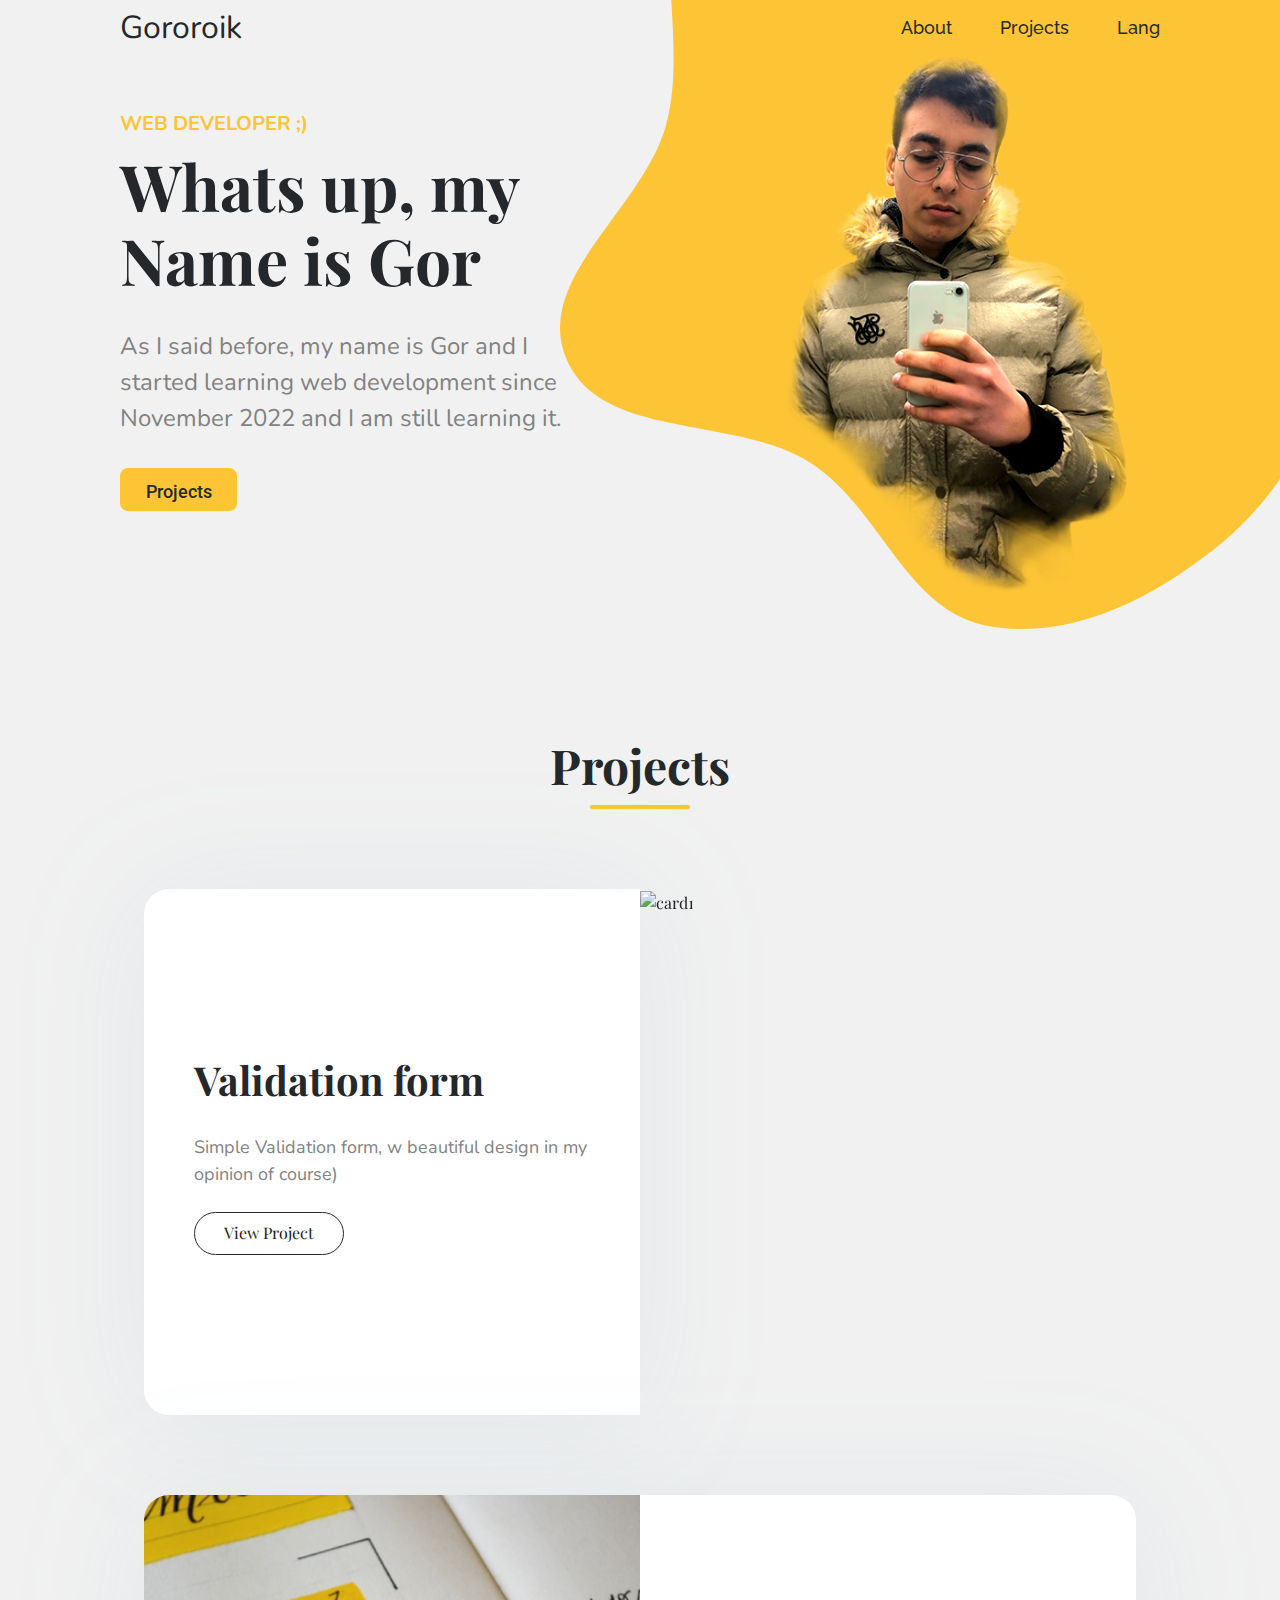
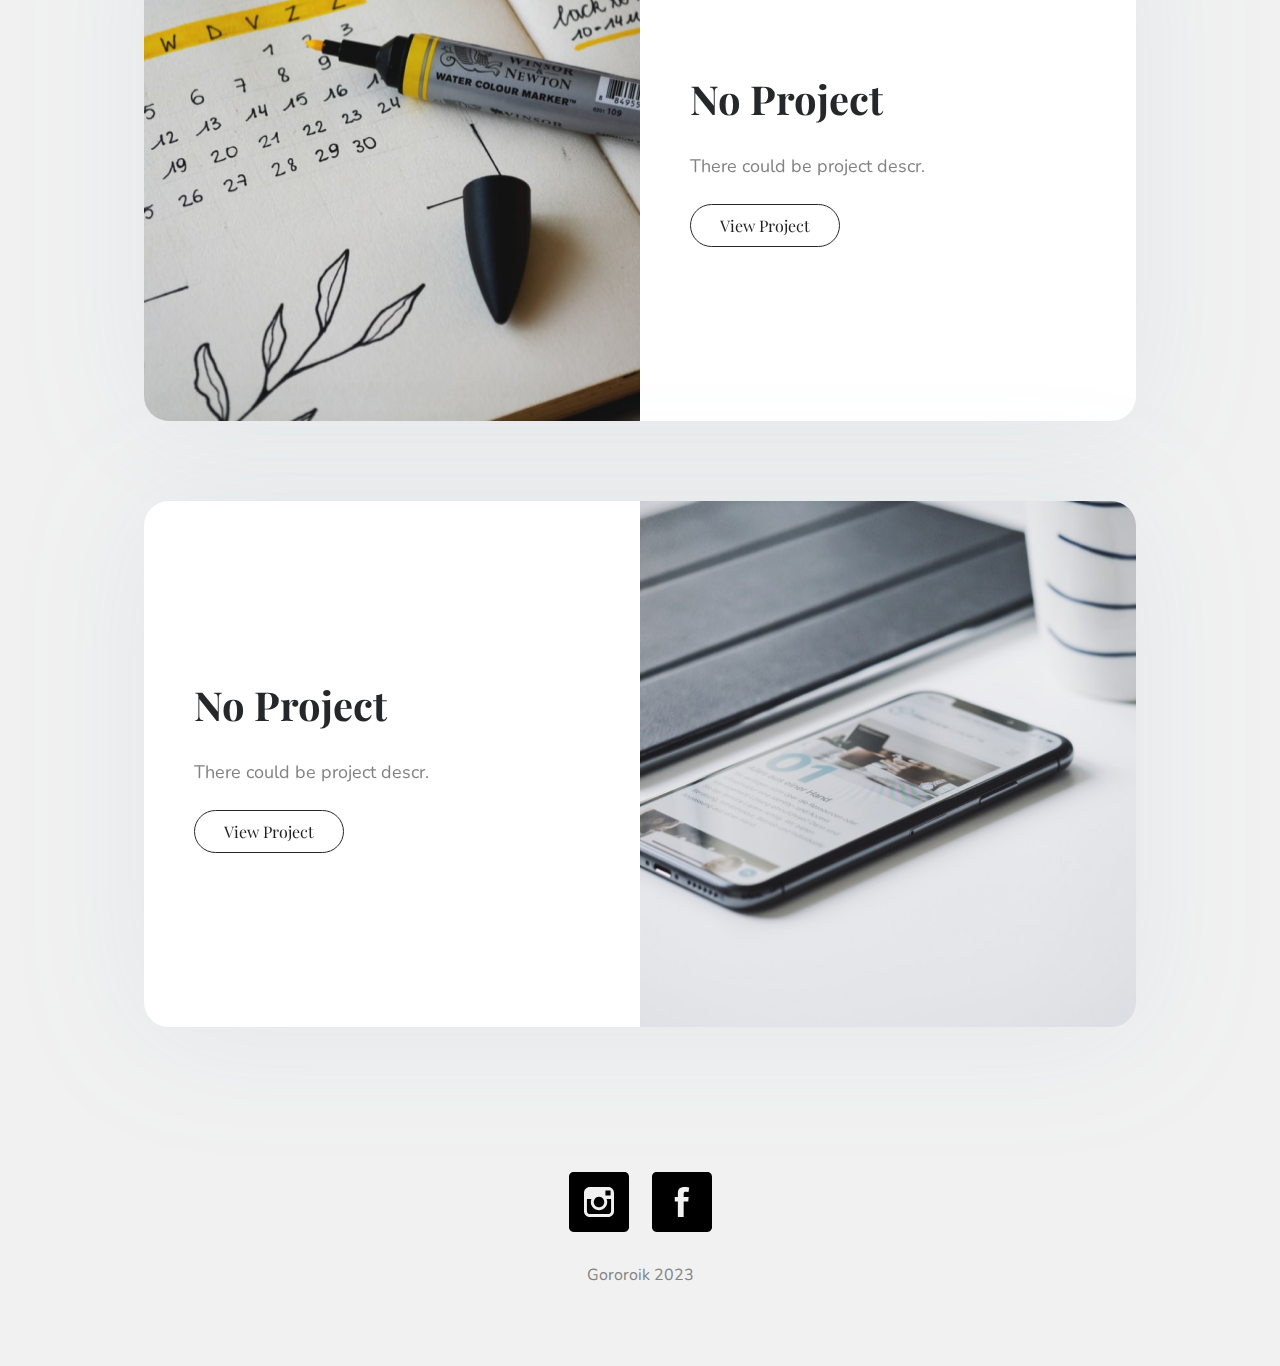
==== commit eb0c8807: "link changed" ====
--- a/portfolio/index.html
+++ b/portfolio/index.html
@@ -1,161 +1,322 @@
 <!DOCTYPE html>
 <html lang="en">
-<head>
-    <meta charset="UTF-8">
-    <meta http-equiv="X-UA-Compatible" content="IE=edge">
-    <meta name="viewport" content="width=device-width, initial-scale=1.0">
-    <title>Portfolio</title>
-    <link href="https://fonts.googleapis.com/css2?family=Raleway:wght@100;200;300;400;500;600;700;800;900&display=swap" rel="stylesheet"> 
-    <link href="https://fonts.googleapis.com/css2?family=Nunito:wght@200;300;400;500;600;700;800;900;1000&display=swap" rel="stylesheet">
-    <link href="https://fonts.googleapis.com/css2?family=Playfair+Display:wght@400;500;600;700;800;900&display=swap" rel="stylesheet"> 
-    <link href="https://fonts.googleapis.com/css2?family=Roboto:wght@500&display=swap" rel="stylesheet">
-    <link rel="stylesheet" href="css/bootstrap-reboot.min.css">
-    <link rel="stylesheet" href="css/bootstrap-grid.min.css">
-    <link rel="stylesheet" href="css/style.min.css">   
-</head>
-<body>
-
-
-    <div class="images">
-        <div class="yellow-bg">
-            <svg width="720" height="629" viewBox="0 0 720 629" fill="none" xmlns="http://www.w3.org/2000/svg">
-                <path fill-rule="evenodd" clip-rule="evenodd" d="M426.755 -247.339C526.01 -242.623 630.416 -205.737 691.019 -128.942C747.053 -57.9359 709.403 42.8884 725.408 131.114C738.276 202.044 786.302 264.961 775.404 336.204C763.332 415.132 724.842 490.453 662.532 542.186C597.271 596.368 510.835 641.895 426.755 625.671C345.261 609.947 319.875 506.823 250.249 462.635C174.069 414.287 41.2528 440.785 6.43092 358.913C-27.6816 278.71 83.9568 208.257 106.308 124.209C131.067 31.1084 79.6084 -81.3667 143.094 -154.976C208.865 -231.236 324.689 -252.189 426.755 -247.339Z" fill="#FDC435"/>
-            </svg>
-            <div class="gor">
-                <img class='gor__img gorzoom' src="img/menak2.png" alt="gor">
-            </div>
-            <!-- <img src="img/lastGor.png" alt="yellow-bg"> -->
-            <!-- <div class="man-bg">
+    <head>
+        <meta charset="UTF-8" />
+        <meta http-equiv="X-UA-Compatible" content="IE=edge" />
+        <meta name="viewport" content="width=device-width, initial-scale=1.0" />
+        <title>Portfolio</title>
+        <link
+            href="https://fonts.googleapis.com/css2?family=Raleway:wght@100;200;300;400;500;600;700;800;900&display=swap"
+            rel="stylesheet"
+        />
+        <link
+            href="https://fonts.googleapis.com/css2?family=Nunito:wght@200;300;400;500;600;700;800;900;1000&display=swap"
+            rel="stylesheet"
+        />
+        <link
+            href="https://fonts.googleapis.com/css2?family=Playfair+Display:wght@400;500;600;700;800;900&display=swap"
+            rel="stylesheet"
+        />
+        <link
+            href="https://fonts.googleapis.com/css2?family=Roboto:wght@500&display=swap"
+            rel="stylesheet"
+        />
+        <link rel="stylesheet" href="css/bootstrap-reboot.min.css" />
+        <link rel="stylesheet" href="css/bootstrap-grid.min.css" />
+        <link rel="stylesheet" href="css/style.min.css" />
+    </head>
+
+    <body>
+        <div class="images">
+            <div class="yellow-bg">
+                <svg
+                    width="720"
+                    height="629"
+                    viewBox="0 0 720 629"
+                    fill="none"
+                    xmlns="http://www.w3.org/2000/svg"
+                >
+                    <path
+                        fill-rule="evenodd"
+                        clip-rule="evenodd"
+                        d="M426.755 -247.339C526.01 -242.623 630.416 -205.737 691.019 -128.942C747.053 -57.9359 709.403 42.8884 725.408 131.114C738.276 202.044 786.302 264.961 775.404 336.204C763.332 415.132 724.842 490.453 662.532 542.186C597.271 596.368 510.835 641.895 426.755 625.671C345.261 609.947 319.875 506.823 250.249 462.635C174.069 414.287 41.2528 440.785 6.43092 358.913C-27.6816 278.71 83.9568 208.257 106.308 124.209C131.067 31.1084 79.6084 -81.3667 143.094 -154.976C208.865 -231.236 324.689 -252.189 426.755 -247.339Z"
+                        fill="#FDC435"
+                    />
+                </svg>
+                <div class="gor">
+                    <img
+                        class="gor__img gorzoom"
+                        src="img/menak2.png"
+                        alt="gor"
+                    />
+                </div>
+                <!-- <img src="img/lastGor.png" alt="yellow-bg"> -->
+                <!-- <div class="man-bg">
                 <img src="img/man.png" alt="man">
             </div> -->
+            </div>
         </div>
-    </div>
-    
-    <div class="menu-btn">
-        <span></span>
-        <span></span>
-        <span></span>
-    </div>
-
-    <div class="menu-close"><span>&times;</span></div>
-
-    <div class="menu">
-        <nav>
-           <ul>
-            <li><a href="#" class='underline__title'>Main</a></li>
-            <li><a href="#" class='underline__title'>About</a></li>
-            <li><a href="#" class='underline__title'>Projects</a></li>
-            <li><a href="#" class='underline__title'>Lang</a></li>
-           </ul>
-        </nav>
-    </div>
-
-    <header class="header" id='start'>
-        <div class="header_container">
-            <nav class="header__nav">
-                <ul class="header__ul">
-                    <li class="header__item_logo">
-                        <!-- <img class='header__logo' src="icons/logo.svg" alt="logo"> -->
-                        <a href="#" class='title-link'><div class="header__title underline__title">Gororoik</div></a>
+
+        <div class="menu-btn">
+            <span></span>
+            <span></span>
+            <span></span>
+        </div>
+
+        <div class="menu-close"><span>&times;</span></div>
+
+        <div class="menu">
+            <nav>
+                <ul>
+                    <li class="menu__item">
+                        <a href="#" class="a underline__title">Main</a>
                     </li>
-                </ul>
-                <ul class="header__ul ul-unshow">
-                    <li class="header__item"><a class='header__link underline' href="pages/about.html">About</a></li>
-                    <li class="header__item"><a class='header__link underline' href="#projects">Projects</a></li>
-                    <li class="header__item">
-                        <a class='header__link underline lan' href="#">Lang</a>
-                        <ul class='langs'>
-                            <li class='lang'><a class='a' href="#">Eng</a></li>
-                            <li class='lang'><a class='a' href="pages/ru.html">Rus</a></li>
-                            <li class='lang'><a class='a' href="pages/am.html">Arm</a></li>
+                    <li class="menu__item">
+                        <a href="pages/about.html" class="a underline__title"
+                            >About</a
+                        >
+                    </li>
+                    <li class="menu__item">
+                        <a href="#projects" class="a underline__title"
+                            >Projects</a
+                        >
+                    </li>
+                    <li class="menu__items_langs">
+                        <a href="#" class="underline__title1 menu__link a"
+                            >Lang</a
+                        >
+                        <ul class="menu__langs">
+                            <li class="menu__lang">
+                                <a class="menu__lang_link" href="#">Eng</a>
+                            </li>
+                            <li class="menu__lang">
+                                <a class="menu__lang_link" href="pages/ru.html"
+                                    >Rus</a
+                                >
+                            </li>
+                            <li class="menu__lang">
+                                <a class="menu__lang_link" href="pages/am.html"
+                                    >Arm</a
+                                >
+                            </li>
                         </ul>
                     </li>
                 </ul>
             </nav>
         </div>
-    </header>
-
-    <section class="main">
-        <div class="main__wrapper">
-            <div class="main__smallTitle">Web Developer ;)</div>
-            <div class="main__title">Whats up, my Name is Gor</div>
-            <div class="main__descr">Short text with details about you, what you do or your professional career. You can add more information on the about page.</div>
-            <a href="#projects"><button class="button btn-yellow">Projects</button></a>
-            <!-- <button class="button btn-white">LinkedIn</button> -->
-        </div>
-    </section>
-
-    <section class="projects" id='projects'>
-        <div class="container">
-            <div class="projects__title">Projects</div>
-            <div class="projects__divider"></div>
-
-            <div class="projects-card">
-                <div class="projects-card__text-block">
-                    <div class="projects-card__title">Validation form</div>
-                    <div class="projects-card__descr">I created this personal project in order to show how to create an interface in Figma using a portfolio as an example.</div>
-                    <a href="https://gororoik.github.io/site4/" target='_blank' ><button class="projects-card__btn">View Project</button></a>
-                </div>
-                <div class="projects-card__img-block">
-                    <img src="img/validation.png" alt="card1">
-                </div>
-            </div>
-
-            <div class="projects-card another__card">
-                <div class="projects-card__img-block another__img-block">
-                    <img src="img/card2.png" alt="card1">
-                </div>
-                <div class="projects-card__text-block another__text-block">
-                    <div class="projects-card__title another__title">Project Name</div>
-                    <div class="projects-card__descr another__descr">I created this personal project in order to show how to create an interface in Figma using a portfolio as an example.</div>
-                    <a href="#"><button class="projects-card__btn another__btn">View Project</button></a>
-                </div>
-            </div>
-
-            <div class="projects-card">
-                <div class="projects-card__text-block">
-                    <div class="projects-card__title">Project Name</div>
-                    <div class="projects-card__descr">I created this personal project in order to show how to create an interface in Figma using a portfolio as an example.</div>
-                    <a href="#"><button class="projects-card__btn">View Project</button></a>
-                </div>
-                <div class="projects-card__img-block">
-                    <img src="img/card3.png" alt="card1">
-                </div>
-            </div>
-            
-        </div>
-    </section>
-
-    <footer class="footer">
-        <div class="container">
-            <div class="icons__wrapper">
-                <a href="https://www.instagram.com/gor.torosyann/" class="icon__link instagram" target="_blank">
-                    <svg width="48" height="48" viewBox="0 0 48 48" fill="none" xmlns="http://www.w3.org/2000/svg">
-                        <path d="M30 24C30 25.1867 29.6481 26.3467 28.9888 27.3334C28.3295 28.3201 27.3925 29.0892 26.2961 29.5433C25.1997 29.9974 23.9933 30.1162 22.8295 29.8847C21.6656 29.6532 20.5965 29.0818 19.7574 28.2426C18.9182 27.4035 18.3468 26.3344 18.1153 25.1705C17.8838 24.0067 18.0026 22.8003 18.4567 21.7039C18.9108 20.6075 19.6799 19.6705 20.6666 19.0112C21.6533 18.3519 22.8133 18 24 18C25.5907 18.0018 27.1158 18.6346 28.2406 19.7594C29.3654 20.8842 29.9982 22.4093 30 24ZM42.75 15.75V32.25C42.7468 35.0338 41.6396 37.7027 39.6711 39.6711C37.7027 41.6396 35.0338 42.7468 32.25 42.75H15.75C12.9662 42.7468 10.2973 41.6396 8.32889 39.6711C6.36044 37.7027 5.25318 35.0338 5.25 32.25V15.75C5.25318 12.9662 6.36044 10.2973 8.32889 8.32889C10.2973 6.36044 12.9662 5.25318 15.75 5.25H32.25C35.0338 5.25318 37.7027 6.36044 39.6711 8.32889C41.6396 10.2973 42.7468 12.9662 42.75 15.75ZM33 24C33 22.22 32.4722 20.4799 31.4832 18.9999C30.4943 17.5198 29.0887 16.3663 27.4442 15.6851C25.7996 15.0039 23.99 14.8257 22.2442 15.1729C20.4984 15.5202 18.8947 16.3774 17.636 17.636C16.3774 18.8947 15.5202 20.4984 15.1729 22.2442C14.8257 23.99 15.0039 25.7996 15.6851 27.4442C16.3663 29.0887 17.5198 30.4943 18.9999 31.4832C20.4799 32.4722 22.22 33 24 33C26.3861 32.9973 28.6738 32.0482 30.361 30.361C32.0482 28.6738 32.9973 26.3861 33 24ZM36 14.25C36 13.805 35.868 13.37 35.6208 13C35.3736 12.63 35.0222 12.3416 34.611 12.1713C34.1999 12.001 33.7475 11.9564 33.311 12.0432C32.8746 12.13 32.4737 12.3443 32.159 12.659C31.8443 12.9737 31.63 13.3746 31.5432 13.811C31.4564 14.2475 31.501 14.6999 31.6713 15.111C31.8416 15.5222 32.13 15.8736 32.5 16.1208C32.87 16.368 33.305 16.5 33.75 16.5C34.3467 16.5 34.919 16.2629 35.341 15.841C35.7629 15.419 36 14.8467 36 14.25Z" fill="#25282B"/>
-                    </svg>                    
-                </a>
-                <a href="https://am.linkedin.com/" class="icon__link linkedin">
-                    <svg width="48" height="48" viewBox="0 0 48 48" fill="none" xmlns="http://www.w3.org/2000/svg">
-                        <path d="M5 7.72175C5 6.21837 6.24925 5 7.79062 5H40.2094C41.7507 5 43 6.21837 43 7.72175V40.2783C43 41.7816 41.7507 43 40.2094 43H7.79062C6.24925 43 5 41.7816 5 40.2783V7.72175ZM16.7396 36.8108V19.6514H11.0373V36.8108H16.7396ZM13.8896 17.3073C15.8775 17.3073 17.1149 15.9915 17.1149 14.3433C17.0792 12.6594 15.8799 11.3793 13.9276 11.3793C11.9754 11.3793 10.7 12.6617 10.7 14.3433C10.7 15.9915 11.9374 17.3073 13.8516 17.3073H13.8896ZM25.5461 36.8108V27.2276C25.5461 26.7146 25.5841 26.2016 25.7361 25.8359C26.147 24.8123 27.0851 23.7506 28.6621 23.7506C30.726 23.7506 31.5501 25.3229 31.5501 27.6314V36.8108H37.2525V26.9688C37.2525 21.6962 34.4405 19.2453 30.688 19.2453C27.6623 19.2453 26.3061 20.9078 25.5461 22.0786V22.138H25.5081C25.5207 22.1182 25.5334 22.0984 25.5461 22.0786V19.6514H19.8461C19.9174 21.2616 19.8461 36.8108 19.8461 36.8108H25.5461Z" fill="#25282B"/>
-                    </svg>
-                </a>
-                <a href="#" class="icon__link envelope">
-                    <svg width="48" height="48" viewBox="0 0 48 48" fill="none" xmlns="http://www.w3.org/2000/svg">
-                        <path fill-rule="evenodd" clip-rule="evenodd" d="M3.13125 12.1467C3.3959 10.9686 4.04647 9.91683 4.97642 9.16349C5.90637 8.41014 7.06057 7.99992 8.25 8H39.75C40.9394 7.99992 42.0936 8.41014 43.0236 9.16349C43.9535 9.91683 44.6041 10.9686 44.8687 12.1467L24 25.104L3.13125 12.1467ZM3 15.192V34.136L18.2329 24.648L3 15.192ZM20.7476 26.2133L3.50138 36.952C3.92748 37.8648 4.60001 38.6358 5.44068 39.1754C6.28135 39.715 7.25558 40.001 8.25 40H39.75C40.7443 40.0002 41.7181 39.7136 42.5583 39.1736C43.3985 38.6335 44.0705 37.8622 44.496 36.9493L27.2498 26.2107L24 28.2293L20.7476 26.2107V26.2133ZM29.7671 24.6507L45 34.136V15.192L29.7671 24.648V24.6507Z" fill="#25282B"/>
-                    </svg>
-                </a>
-            </div>
-            <copyright class="footer__copyright">
-                Gororoik 2023
-            </copyright>
-        </div>
-    </footer>
-
-    <a href='#start' class="scroll">
-        <i class="arrow"></i>
-    </a>
-
-    <script src="js/script.js"></script>
-
-</body>
-</html>+
+        <header class="header" id="start">
+            <div class="header_container">
+                <nav class="header__nav">
+                    <ul class="header__ul">
+                        <li class="header__item_logo">
+                            <!-- <img class='header__logo' src="icons/logo.svg" alt="logo"> -->
+                            <a href="#" class="title-link">
+                                <div class="header__title underline__title1">
+                                    Gororoik
+                                </div>
+                            </a>
+                        </li>
+                    </ul>
+                    <ul class="header__ul ul-unshow">
+                        <li class="header__item">
+                            <a
+                                class="header__link underline"
+                                href="pages/about.html"
+                                >About</a
+                            >
+                        </li>
+                        <li class="header__item">
+                            <a class="header__link underline" href="#projects"
+                                >Projects</a
+                            >
+                        </li>
+                        <li class="header__item">
+                            <a class="header__link underline lan" href="#"
+                                >Lang</a
+                            >
+                            <ul class="langs">
+                                <li class="lang">
+                                    <a class="a" href="#">Eng</a>
+                                </li>
+                                <li class="lang">
+                                    <a class="a" href="pages/ru.html">Rus</a>
+                                </li>
+                                <li class="lang">
+                                    <a class="a" href="pages/am.html">Arm</a>
+                                </li>
+                            </ul>
+                        </li>
+                    </ul>
+                </nav>
+            </div>
+        </header>
+
+        <section class="main">
+            <div class="main__wrapper">
+                <div class="main__smallTitle">Web Developer ;)</div>
+                <div class="main__title">Whats up, my Name is Gor</div>
+                <div class="main__descr">
+                    As I said before, my name is Gor and I started learning web
+                    development since November 2022 and I am still learning it.
+                </div>
+                <a href="#projects"
+                    ><button class="button btn-yellow">Projects</button></a
+                >
+                <!-- <button class="button btn-white">LinkedIn</button> -->
+            </div>
+        </section>
+
+        <section class="projects" id="projects">
+            <div class="container">
+                <div class="projects__title">Projects</div>
+                <div class="projects__divider"></div>
+
+                <div class="projects-card">
+                    <div class="projects-card__text-block">
+                        <div class="projects-card__title">Validation form</div>
+                        <div class="projects-card__descr">
+                            Simple Validation form, w beautiful design in my
+                            opinion of course)
+                        </div>
+                        <a
+                            href="https://gororoik.github.io/site4/"
+                            target="_blank"
+                            ><button class="projects-card__btn">
+                                View Project
+                            </button></a
+                        >
+                    </div>
+                    <div class="projects-card__img-block">
+                        <img src="img/validation.png" alt="card1" />
+                    </div>
+                </div>
+
+                <div class="projects-card another__card">
+                    <div class="projects-card__img-block another__img-block">
+                        <img src="img/card2.png" alt="card1" />
+                    </div>
+                    <div class="projects-card__text-block another__text-block">
+                        <div class="projects-card__title another__title">
+                            No Project
+                        </div>
+                        <div class="projects-card__descr another__descr">
+                            There could be project descr.
+                        </div>
+                        <a href="#"
+                            ><button class="projects-card__btn another__btn">
+                                View Project
+                            </button></a
+                        >
+                    </div>
+                </div>
+
+                <div class="projects-card">
+                    <div class="projects-card__text-block">
+                        <div class="projects-card__title">No Project</div>
+                        <div class="projects-card__descr">
+                            There could be project descr.
+                        </div>
+                        <a href="#"
+                            ><button class="projects-card__btn">
+                                View Project
+                            </button></a
+                        >
+                    </div>
+                    <div class="projects-card__img-block">
+                        <img src="img/card3.png" alt="card1" />
+                    </div>
+                </div>
+            </div>
+        </section>
+
+        <footer class="footer">
+            <div class="container">
+                <div class="icons__wrapper">
+                    <a
+                        href="https://www.instagram.com/gor.torosyann/"
+                        class="icon__link instagram"
+                        target="_blank"
+                    >
+                        <svg
+                            fill="#000000"
+                            height="800px"
+                            width="800px"
+                            version="1.1"
+                            id="Layer_1"
+                            xmlns="http://www.w3.org/2000/svg"
+                            xmlns:xlink="http://www.w3.org/1999/xlink"
+                            viewBox="-143 145 512 512"
+                            xml:space="preserve"
+                        >
+                            <g>
+                                <path
+                                    d="M113,446c24.8,0,45.1-20.2,45.1-45.1c0-9.8-3.2-18.9-8.5-26.3c-8.2-11.3-21.5-18.8-36.5-18.8s-28.3,7.4-36.5,18.8
+                       c-5.3,7.4-8.5,16.5-8.5,26.3C68,425.8,88.2,446,113,446z"
+                                />
+                                <polygon
+                                    points="211.4,345.9 211.4,308.1 211.4,302.5 205.8,302.5 168,302.6 168.2,346 	"
+                                />
+                                <path
+                                    d="M329,145h-432c-22.1,0-40,17.9-40,40v432c0,22.1,17.9,40,40,40h432c22.1,0,40-17.9,40-40V185C369,162.9,351.1,145,329,145z
+                        M241,374.7v104.8c0,27.3-22.2,49.5-49.5,49.5h-157C7.2,529-15,506.8-15,479.5V374.7v-52.3c0-27.3,22.2-49.5,49.5-49.5h157
+                       c27.3,0,49.5,22.2,49.5,49.5V374.7z"
+                                />
+                                <path
+                                    d="M183,401c0,38.6-31.4,70-70,70c-38.6,0-70-31.4-70-70c0-9.3,1.9-18.2,5.2-26.3H10v104.8C10,493,21,504,34.5,504h157
+                       c13.5,0,24.5-11,24.5-24.5V374.7h-38.2C181.2,382.8,183,391.7,183,401z"
+                                />
+                            </g>
+                        </svg>
+                    </a>
+                    <a
+                        href="https://www.facebook.com/goro.torosyan/"
+                        class="icon__link linkedin"
+                        target="_blank"
+                    >
+                        <svg
+                            fill="#000000"
+                            height="800px"
+                            width="800px"
+                            version="1.1"
+                            id="Layer_1"
+                            xmlns="http://www.w3.org/2000/svg"
+                            xmlns:xlink="http://www.w3.org/1999/xlink"
+                            viewBox="-143 145 512 512"
+                            xml:space="preserve"
+                        >
+                            <path
+                                d="M329,145h-432c-22.1,0-40,17.9-40,40v432c0,22.1,17.9,40,40,40h432c22.1,0,40-17.9,40-40V185C369,162.9,351.1,145,329,145z
+                    M169.5,357.6l-2.9,38.3h-39.3v133H77.7v-133H51.2v-38.3h26.5v-25.7c0-11.3,0.3-28.8,8.5-39.7c8.7-11.5,20.6-19.3,41.1-19.3
+                   c33.4,0,47.4,4.8,47.4,4.8l-6.6,39.2c0,0-11-3.2-21.3-3.2c-10.3,0-19.5,3.7-19.5,14v29.9H169.5z"
+                            />
+                        </svg>
+                    </a>
+                    <!-- <a href="#" class="icon__link envelope">
+                        <svg
+                            width="48"
+                            height="48"
+                            viewBox="0 0 48 48"
+                            fill="none"
+                            xmlns="http://www.w3.org/2000/svg"
+                        >
+                            <path
+                                fill-rule="evenodd"
+                                clip-rule="evenodd"
+                                d="M3.13125 12.1467C3.3959 10.9686 4.04647 9.91683 4.97642 9.16349C5.90637 8.41014 7.06057 7.99992 8.25 8H39.75C40.9394 7.99992 42.0936 8.41014 43.0236 9.16349C43.9535 9.91683 44.6041 10.9686 44.8687 12.1467L24 25.104L3.13125 12.1467ZM3 15.192V34.136L18.2329 24.648L3 15.192ZM20.7476 26.2133L3.50138 36.952C3.92748 37.8648 4.60001 38.6358 5.44068 39.1754C6.28135 39.715 7.25558 40.001 8.25 40H39.75C40.7443 40.0002 41.7181 39.7136 42.5583 39.1736C43.3985 38.6335 44.0705 37.8622 44.496 36.9493L27.2498 26.2107L24 28.2293L20.7476 26.2107V26.2133ZM29.7671 24.6507L45 34.136V15.192L29.7671 24.648V24.6507Z"
+                                fill="#25282B"
+                            />
+                        </svg>
+                    </a> -->
+                </div>
+                <copyright class="footer__copyright"> Gororoik 2023 </copyright>
+            </div>
+        </footer>
+
+        <a href="#start" class="scroll">
+            <i class="arrow"></i>
+        </a>
+
+        <script src="js/script.js"></script>
+    </body>
+</html>
--- a/portfolio/css/style.min.css
+++ b/portfolio/css/style.min.css
@@ -1 +1 @@
-*{font-family:Raleway,sans-serif;font-family:Nunito,sans-serif;font-family:"Playfair Display",serif}body,html{background-color:#f1f1f1;scroll-behavior:smooth}@media(min-width:1112px){.header{padding:0 120px}.header__ul{gap:48px}.main__title{font-size:64px;width:400px}.main{height:673px;padding:54px 120px 250px 120px}.main__descr{font-size:24px;width:486px}.projects__title{font-size:48px}.projects-card{-webkit-box-orient:horizontal;-webkit-box-direction:normal;-ms-flex-direction:row;flex-direction:row}.projects-card__text-block{padding:146px 38px 146px 50px;border-radius:25px 0 0 25px}.projects-card__img-block img{border-radius:0 25px 25px 0}.projects-card__btn{margin-top:24px;padding:8px 24px;width:150px;height:43px}.header__link{font-size:18px}.header__title{font-size:32px}.gor__img{top:15px;right:30px;width:660px;height:576px}.gorzoom{-webkit-transform:scale(1.07);transform:scale(1.07)}.icon__link path{width:60px;height:60px}.icon__link svg{width:60px;height:60px}.icons__wrapper{margin-top:145px}.footer{padding-bottom:80px}.another__text-block{border-radius:0 25px 25px 0}.another__img-block img{border-radius:25px 0 0 25px;-webkit-user-select:none;-moz-user-select:none;-ms-user-select:none;user-select:none}.scroll{bottom:50px;right:30px;width:50px;height:50px}.arrow{bottom:7px;right:13px;width:22px;height:22px}.main__smallTitle{font-size:20px}.langs{right:113px}.lang{width:55px}.lang a{font-size:16px}.menu{visibility:hidden;opacity:0}.menu-btn{visibility:hidden;opacity:0}}@media(max-width:1111px){.header{padding:0 120px}.header__ul{gap:48px}.header__link{font-size:18px}.header__title{font-size:32px}.main{height:673px;padding:54px 120px 250px 120px}.main__smallTitle{font-size:20px}.main__title{font-size:50px;width:400px}.main__descr{font-size:20px;width:480px}.projects-card{-webkit-box-orient:horizontal;-webkit-box-direction:normal;-ms-flex-direction:row;flex-direction:row}.projects__title{font-size:48px}.projects-card__text-block{padding:146px 38px 146px 50px;border-radius:25px 0 0 25px}.projects-card__img-block img{border-radius:0 25px 25px 0}.projects-card__btn{margin-top:24px;padding:8px 24px;width:150px;height:43px}.yellow-bg svg{width:550px;height:500px}.gor__img{width:500px;top:15px;right:30px}.gorzoom{-webkit-transform:scale(1.07);transform:scale(1.07)}.icon__link path{width:60px;height:60px}.icon__link svg{width:60px;height:60px}.icons__wrapper{margin-top:145px}.footer{padding-bottom:80px}.another__text-block{border-radius:0 25px 25px 0}.another__img-block img{border-radius:25px 0 0 25px;-webkit-user-select:none;-moz-user-select:none;-ms-user-select:none;user-select:none}.scroll{bottom:50px;right:30px;width:50px;height:50px}.arrow{bottom:7px;right:13px;width:22px;height:22px}.langs{right:113px}.lang{width:55px}.lang a{font-size:16px}.menu{visibility:hidden;opacity:0}.menu-btn{visibility:hidden;opacity:0}}@media(max-width:992px){.main__title{font-size:46px;width:400px}.main__descr{font-size:18px;width:430px}.yellow-bg svg{width:500px;height:500px}.gor__img{width:490px;top:10px;right:25px}.gorzoom{-webkit-transform:scale(1.07);transform:scale(1.07)}}@media(max-width:888px){.main__title{font-size:40px;width:300px}.main__descr{font-size:17px;width:370px}.yellow-bg svg{width:470px;height:500px}.gor__img{width:470px;top:10px;right:25px}.scroll{bottom:20px;right:10px;width:50px;height:50px}.arrow{bottom:7px;right:13px;width:22px;height:22px}}@media(max-width:835px){.header{padding:0 80px}.header__link{font-size:18px}.header__title{font-size:26px}.main__smallTitle{font-size:17px}.main{height:533px;padding:54px 80px 50px 80px}.main__title{font-size:35px;width:300px}.main__descr{font-size:15px;width:320px}.projects__title{font-size:37px}.yellow-bg svg{width:400px;height:460px}.gor__img{width:405px}.another__text-block{padding:0 34px}.langs{right:72px}}@media(min-width:1201px){.projects-card__title{font-size:40px}.projects-card__text-block{width:496px;height:526px}.projects-card__img-block{width:496px;height:526px}.projects-card__descr{width:406px;font-size:18px}}@media(max-width:1200px){.projects-card__title{font-size:40px}.projects-card__text-block{width:396px;height:426px}.projects-card__img-block{width:396px;height:426px}.projects-card__descr{width:326px;font-size:16px}}@media(max-width:991px){.projects-card__title{font-size:30px}.projects-card__text-block{width:336px;height:390px}.projects-card__img-block{width:336px;height:390px}.projects-card__descr{width:270px;font-size:16px}}@media(max-width:767px){.projects-card__title{font-size:23px}.projects-card__text-block{width:256px;height:290px}.projects-card__img-block{width:256px;height:290px}.projects-card__descr{width:200px;font-size:16px}}@media(max-width:600px){.header{padding:0 20px}.header__ul{gap:15px}.header__link{font-size:13px}.header__title{font-size:20px}.main{padding:54px 20px 110px 20px;height:470px}.main__smallTitle{font-size:15px}.main__title{font-size:28px;width:220px}.main__descr{font-size:17px;width:260px}.yellow-bg svg{width:230px;height:200px}.gor__img{display:none;opacity:0}.gorzoom{-webkit-transform:scale(1);transform:scale(1)}.projects__title{font-size:35px}.projects-card{-webkit-box-orient:vertical;-webkit-box-direction:normal;-ms-flex-direction:column;flex-direction:column;-webkit-box-align:center;-ms-flex-align:center;align-items:center}.projects-card__title{display:-webkit-box;display:-ms-flexbox;display:flex;-webkit-box-pack:center;-ms-flex-pack:center;justify-content:center;font-size:25px}.projects-card__text-block{width:325px;height:340px;padding:0;border-radius:25px 25px 0 0}.projects-card__btn{display:block;margin:0 auto;margin-top:30px;padding:4px 8px;width:100px;height:36px;font-size:13px}.projects-card__img-block{width:325px;height:340px}.projects-card__img-block img{border-radius:0 0 25px 25px}.projects-card__descr{margin:0 auto;width:220px;font-size:14px;text-align:center}.icon__link path{width:40px;height:40px}.icon__link svg{width:40px;height:40px}.icons__wrapper{margin-top:85px}.footer{padding-bottom:40px}.another__text-block{border-radius:0 0 25px 25px}.another__img-block img{border-radius:25px 25px 0 0}.langs{right:14px}.lang{width:40px}.lang a{font-size:13px}}@media(max-width:510px){.header__ul{gap:12px}.yellow-bg svg{width:292px;height:270px}.yellow-bg .gorzoom{-webkit-transform:scale(1.07);transform:scale(1.07)}.ul-unshow{visibility:hidden;opacity:0}.menu{visibility:visible;opacity:1}.menu-btn{visibility:visible;opacity:1}}@media(max-width:370px){.yellow-bg svg{width:170px;height:150px}.projects-card__text-block{width:275px;height:290px;border-radius:25px 25px 0 0}.projects-card__img-block{width:275px;height:290px}.projects-card__img-block img{border-radius:0 0 25px 25px}.another__text-block{border-radius:0 0 25px 25px}.another__img-block img{border-radius:25px 25px 0 0}.gor__img{display:none;opacity:0}.gorzoom{-webkit-transform:scale(1);transform:scale(1)}.ul-unshow{visibility:hidden;opacity:0}.menu{visibility:visible;opacity:1}.menu-btn{visibility:visible;opacity:1}}.images .yellow-bg{position:relative;-webkit-user-select:none;-moz-user-select:none;-ms-user-select:none;user-select:none;user-drag:none}.images .yellow-bg svg{position:absolute;overflow:hidden;top:0;right:0;z-index:10;-webkit-transition:-webkit-transform 3s;transition:-webkit-transform 3s;transition:transform 3s;transition:transform 3s,-webkit-transform 3s;-webkit-user-select:none;-moz-user-select:none;-ms-user-select:none;user-select:none;user-drag:none}.images .yellow-bg .yellow-round{position:absolute;top:100px;right:110px;-webkit-user-select:none;-moz-user-select:none;-ms-user-select:none;user-select:none;user-drag:none}.images .yellow-bg .gor{z-index:12;-webkit-user-select:none;-moz-user-select:none;-ms-user-select:none;user-select:none;user-drag:none}.images .yellow-bg .gor__img{z-index:12;position:absolute;overflow:hidden;-webkit-filter:contrast(110%) brightness(103%) saturate(105%);filter:contrast(110%) brightness(103%) saturate(105%);-webkit-transition:-webkit-transform 5s;transition:-webkit-transform 5s;transition:transform 5s;transition:transform 5s,-webkit-transform 5s;user-select:none;user-drag:none;-webkit-user-drag:none;user-select:none;-moz-user-select:none;-webkit-user-select:none;-ms-user-select:none}.images .yellow-bg .gor__img-about{width:80%;height:80%}.menu-btn{width:30px;height:30px;position:absolute;top:12px;right:15px;z-index:20;overflow:hidden;-webkit-transition:visibility .8s,opacity .8s;transition:visibility .8s,opacity .8s}.menu-btn span{width:30px;height:2px;position:absolute;top:50%;left:50%;-webkit-transform:translate(-50%,-50%);transform:translate(-50%,-50%);background-color:#222;-webkit-transition:all .5s;transition:all .5s}.menu-btn span:nth-of-type(2){top:calc(50% - 5px)}.menu-btn span:nth-of-type(3){top:calc(50% + 5px)}.menu{display:-webkit-box;display:-ms-flexbox;display:flex;-webkit-box-pack:center;-ms-flex-pack:center;justify-content:center;-webkit-box-align:center;-ms-flex-align:center;align-items:center;position:fixed;top:0;left:0;width:100%;height:100%;padding:15px;background:rgba(0,0,0,.9333333333);-webkit-transform:translateX(-100%);transform:translateX(-100%);-webkit-transition:-webkit-transform .5s;transition:-webkit-transform .5s;transition:transform .5s;transition:transform .5s,-webkit-transform .5s;z-index:19}.menu ul{padding:0}.menu.active{-webkit-transform:translateX(0);transform:translateX(0)}.menu li{list-style-type:none;padding:0;text-align:center;margin-top:13px}.menu li a{font-family:Nunito;color:#fdc435;text-decoration:none;letter-spacing:2px;font-size:25px;gap:15px}.menu li a:hover{text-decoration:none}.menu-btn_unshow{visibility:hidden;opacity:0;-webkit-transition:visibility .5s,opacity .5s;transition:visibility .5s,opacity .5s}.menu-close{visibility:hidden;opacity:0;position:fixed;top:12px;right:15px;z-index:20;-webkit-transition:visibility .5s,opacity .5s;transition:visibility .5s,opacity .5s}.menu-close span{color:#fff;line-height:25px;font-size:55px;font-weight:600}.menu-close_show{visibility:visible;opacity:1}.header{display:grid;-webkit-box-align:center;-ms-flex-align:center;align-items:center;height:56px;-webkit-user-select:none;-moz-user-select:none;-ms-user-select:none;user-select:none}.header__nav{display:-webkit-box;display:-ms-flexbox;display:flex;-webkit-box-pack:justify;-ms-flex-pack:justify;justify-content:space-between;-webkit-box-align:center;-ms-flex-align:center;align-items:center}.header__ul{display:-webkit-box;display:-ms-flexbox;display:flex;-webkit-box-align:center;-ms-flex-align:center;align-items:center;list-style-type:none;padding:0;margin:0;z-index:15}.header__link{font-family:Raleway,sans-serif;color:#25282b;text-transform:none;font-weight:500;line-height:28px;text-decoration:none}.header__link:hover{color:#25282b;text-transform:none;text-decoration:none}.header__title{font-family:Nunito;-webkit-user-select:none;-moz-user-select:none;-ms-user-select:none;user-select:none;cursor:pointer}.header__title a{color:#25282b;text-decoration:none}.header__title a:hover{color:#25282b;text-decoration:none}.title-link{color:#25282b;text-decoration:none}.title-link:hover{color:#25282b;text-decoration:none}.underline{position:relative;-webkit-transition:1s all;transition:1s all;display:inline-block}.underline::after{content:"";position:absolute;width:100%;-webkit-transform:scaleX(0);transform:scaleX(0);height:2px;bottom:0;left:0;background-color:#000;-webkit-transform-origin:bottom right;transform-origin:bottom right;-webkit-transition:-webkit-transform .25s ease-out;transition:-webkit-transform .25s ease-out;transition:transform .25s ease-out;transition:transform .25s ease-out,-webkit-transform .25s ease-out}.underline:hover::after{-webkit-transform:scaleX(1);transform:scaleX(1);-webkit-transform-origin:bottom left;transform-origin:bottom left}.underline__title{position:relative;-webkit-transition:1s all;transition:1s all;display:inline-block}.underline__title::after{background-color:#fdc435;content:"";position:absolute;width:100%;-webkit-transform:scaleX(0);transform:scaleX(0);height:2px;bottom:0;left:0;-webkit-transform-origin:bottom right;transform-origin:bottom right;-webkit-transition:-webkit-transform .25s ease-out;transition:-webkit-transform .25s ease-out;transition:transform .25s ease-out;transition:transform .25s ease-out,-webkit-transform .25s ease-out}.underline__title:hover::after{-webkit-transform:scaleX(1);transform:scaleX(1);-webkit-transform-origin:bottom left;transform-origin:bottom left}.lan{position:relative}.langs{visibility:hidden;opacity:0;position:absolute;display:grid;font-weight:500;list-style-type:none;padding:0;gap:2px;-webkit-transition:-webkit-transform .4s;transition:-webkit-transform .4s;transition:transform .4s;transition:transform .4s,-webkit-transform .4s;-webkit-transform:translateY(-50px);transform:translateY(-50px)}.langs .lang{color:#222;background-color:rgba(231,231,231,.2039215686);border:1px solid rgba(43,43,43,.5568627451);border-radius:9px;text-transform:lowercase;text-align:center;-webkit-transition:-webkit-filter .3s;transition:-webkit-filter .3s;transition:filter .3s;transition:filter .3s,-webkit-filter .3s}.langs .lang:nth-child(1){margin-top:6px}.langs .lang:hover{-webkit-filter:brightness(70%);filter:brightness(70%)}.langs .lang:active{-webkit-filter:brightness(50%);filter:brightness(50%)}.langs .lang a{text-align:center;font-family:Nunito;text-decoration:none;color:#222}.langs .lang a:hover{text-decoration:none;color:#222}.langs-show{visibility:visible;opacity:1;-webkit-transition:-webkit-transform .4s;transition:-webkit-transform .4s;transition:transform .4s;transition:transform .4s,-webkit-transform .4s;-webkit-transform:translateY(0);transform:translateY(0)}.langs-unshow{visibility:hidden;opacity:0;-webkit-transition:.4s all;transition:.4s all}.main-about{padding-top:140px;height:475px}.main__smallTitle{font-family:Nunito;font-style:normal;font-weight:700;line-height:27px;text-transform:uppercase;color:#fdc435;outline:0;-webkit-user-select:none;-moz-user-select:none;-ms-user-select:none;user-select:none}.main__title{position:relative;margin-top:12px;font-family:"Playfair Display";font-style:normal;font-weight:700;line-height:115%;color:#25282b;outline:0;-webkit-user-select:none;-moz-user-select:none;-ms-user-select:none;user-select:none;z-index:14}.main__descr{position:relative;margin-top:32px;font-family:Nunito;font-style:normal;font-weight:400;line-height:150%;color:#828282;outline:0;-webkit-user-select:none;-moz-user-select:none;-ms-user-select:none;user-select:none;z-index:14}.main .btn-white{margin-top:32px;padding:8px 24px;width:117px;height:43px;border:2px solid #25282b;border-radius:8px;background:rgba(0,0,0,0);outline:0;-webkit-user-select:none;-moz-user-select:none;-ms-user-select:none;user-select:none;font-family:Roboto;font-style:normal;font-weight:500;font-size:18px;line-height:150%;color:#25282b;text-align:center;-webkit-transition:color .5s,background-color 1.1s,border .5s;transition:color .5s,background-color 1.1s,border .5s}.main .btn-white:hover{color:#fff;background-color:#25282b;border-color:#aaa}.main .btn-yellow{display:-webkit-box;display:-ms-flexbox;display:flex;-webkit-box-pack:center;-ms-flex-pack:center;justify-content:center;margin-top:32px;margin-right:12px;padding:8px 24px;width:117px;height:43px;background:#fdc435;border-radius:8px;border:2px solid #fdc435;outline:0;-webkit-user-select:none;-moz-user-select:none;-ms-user-select:none;user-select:none;font-family:Roboto;font-style:normal;font-weight:500;font-size:18px;line-height:150%;color:#25282b;padding:8px 24px;text-align:center;-webkit-transition:color .5s,background-color 1.1s,border .5s;transition:color .5s,background-color 1.1s,border .5s}.main .btn-yellow:hover{color:#fdc435;background-color:#25282b;border-color:#aaa}.projects__title{font-family:"Playfair Display";font-style:normal;font-weight:700;line-height:72px;text-align:center;color:#25282b;-webkit-user-select:none;-moz-user-select:none;-ms-user-select:none;user-select:none}.projects__divider{display:block;margin:0 auto;margin-top:4px;width:100px;height:4px;background:#fdc435;border-radius:2px;-webkit-user-select:none;-moz-user-select:none;-ms-user-select:none;user-select:none}.projects-card{margin-top:80px;padding:0;display:-webkit-box;display:-ms-flexbox;display:flex;-webkit-box-pack:center;-ms-flex-pack:center;justify-content:center;-webkit-filter:drop-shadow(0 6px 64px rgba(112, 144, 176, .1));filter:drop-shadow(0 6px 64px rgba(112, 144, 176, .1));-webkit-transition:-webkit-filter .2s,-webkit-transform .4s;transition:-webkit-filter .2s,-webkit-transform .4s;transition:filter .2s,transform .4s;transition:filter .2s,transform .4s,-webkit-filter .2s,-webkit-transform .4s}.projects-card:hover{-webkit-filter:drop-shadow(0 10px 64px rgba(112, 144, 176, .1));filter:drop-shadow(0 10px 64px rgba(112, 144, 176, .1));-webkit-transform:scale(1.02);transform:scale(1.02)}.projects-card__title{font-family:"Playfair Display";font-style:normal;font-weight:700;line-height:150%;color:#25282b;-webkit-user-select:none;-moz-user-select:none;-ms-user-select:none;user-select:none}.projects-card__descr{margin-top:24px;font-family:Nunito;font-style:normal;font-weight:400;line-height:150%;color:#828282;-webkit-user-select:none;-moz-user-select:none;-ms-user-select:none;user-select:none}.projects-card__btn{border:1px solid #25282b;border-radius:24px;background:rgba(0,0,0,0);-webkit-transition:background-color .3s,color .3s;transition:background-color .3s,color .3s;-webkit-user-select:none;-moz-user-select:none;-ms-user-select:none;user-select:none;color:#202020}.projects-card__btn:hover{background-color:#202020;color:#fff}.projects-card__btn:active{-webkit-filter:brightness(70%);filter:brightness(70%)}.projects-card__text-block{display:-webkit-box;display:-ms-flexbox;display:flex;-webkit-box-orient:vertical;-webkit-box-direction:normal;-ms-flex-direction:column;flex-direction:column;-webkit-box-pack:center;-ms-flex-pack:center;justify-content:center;background-color:#fff}.projects-card__img-block img{width:100%;height:100%;-webkit-user-select:none;-moz-user-select:none;-ms-user-select:none;user-select:none}.footer .icons__wrapper{display:-webkit-box;display:-ms-flexbox;display:flex;-webkit-box-pack:center;-ms-flex-pack:center;justify-content:center;gap:23px}.footer__copyright{margin-top:32px;display:-webkit-box;display:-ms-flexbox;display:flex;-webkit-box-pack:center;-ms-flex-pack:center;justify-content:center;font-family:Nunito;font-style:normal;font-weight:400;font-size:16px;line-height:22px;color:#828282}.footer-about{padding-bottom:0}.icon__link path{-webkit-transition:fill .5s;transition:fill .5s}.icon__link path:hover{fill:#ccc}.icon__link svg:hover{fill:#ccc}.scroll{visibility:hidden;opacity:0;position:fixed;background-color:#fdc435;border:1px solid #202020;border-radius:50%;-webkit-box-shadow:0 1px 9px 2px #bbb;box-shadow:0 1px 9px 2px #bbb;-webkit-transition:-webkit-filter .6s;transition:-webkit-filter .6s;transition:filter .6s;transition:filter .6s,-webkit-filter .6s;-webkit-transition:visibility .5s,opacity .5s;transition:visibility .5s,opacity .5s}.scroll:hover{-webkit-filter:brightness(115%);filter:brightness(115%)}.scroll:active{-webkit-filter:brightness(93%);filter:brightness(93%)}.arrow{position:absolute;border:solid #eee;border-width:0 3px 3px 0;display:inline-block;padding:3px;transform:rotate(-135deg);-webkit-transform:rotate(-135deg)}.scroll-show{visibility:visible;opacity:1}+*{font-family:Raleway,sans-serif;font-family:Nunito,sans-serif;font-family:"Playfair Display",serif}body,html{background-color:#f1f1f1;scroll-behavior:smooth}@media(min-width:1112px){.header{padding:0 120px}.header__ul{gap:48px}.main__title{font-size:64px;width:400px}.main{height:673px;padding:54px 120px 250px 120px}.main__descr{font-size:24px;width:486px}.projects__title{font-size:48px}.projects-card{-webkit-box-orient:horizontal;-webkit-box-direction:normal;-ms-flex-direction:row;flex-direction:row}.projects-card__text-block{padding:146px 38px 146px 50px;border-radius:25px 0 0 25px}.projects-card__img-block img{border-radius:0 25px 25px 0}.projects-card__btn{margin-top:24px;padding:8px 24px;width:150px;height:43px}.header__link{font-size:18px}.header__title{font-size:32px}.gor__img{top:15px;right:30px;width:660px;height:576px}.gorzoom{-webkit-transform:scale(1.07);transform:scale(1.07)}.icon__link path{width:60px;height:60px}.icon__link svg{width:60px;height:60px}.icons__wrapper{margin-top:145px}.footer{padding-bottom:80px}.another__text-block{border-radius:0 25px 25px 0}.another__img-block img{border-radius:25px 0 0 25px;-webkit-user-select:none;-moz-user-select:none;-ms-user-select:none;user-select:none}.scroll{bottom:50px;right:30px;width:50px;height:50px}.arrow{bottom:7px;right:13px;width:22px;height:22px}.main__smallTitle{font-size:20px}.langs{right:113px}.lang{width:55px}.lang a{font-size:16px}.menu{visibility:hidden;opacity:0}.menu-btn{visibility:hidden;opacity:0}}@media(max-width:1111px){.header{padding:0 120px}.header__ul{gap:48px}.header__link{font-size:18px}.header__title{font-size:32px}.main{height:673px;padding:54px 120px 250px 120px}.main__smallTitle{font-size:20px}.main__title{font-size:50px;width:400px}.main__descr{font-size:20px;width:480px}.projects-card{-webkit-box-orient:horizontal;-webkit-box-direction:normal;-ms-flex-direction:row;flex-direction:row}.projects__title{font-size:48px}.projects-card__text-block{padding:146px 38px 146px 50px;border-radius:25px 0 0 25px}.projects-card__img-block img{border-radius:0 25px 25px 0}.projects-card__btn{margin-top:24px;padding:8px 24px;width:150px;height:43px}.yellow-bg svg{width:550px;height:500px}.gor__img{width:500px;top:15px;right:30px}.gorzoom{-webkit-transform:scale(1.07);transform:scale(1.07)}.icon__link path{width:60px;height:60px}.icon__link svg{width:60px;height:60px}.icons__wrapper{margin-top:145px}.footer{padding-bottom:80px}.another__text-block{border-radius:0 25px 25px 0}.another__img-block img{border-radius:25px 0 0 25px;-webkit-user-select:none;-moz-user-select:none;-ms-user-select:none;user-select:none}.scroll{bottom:50px;right:30px;width:50px;height:50px}.arrow{bottom:7px;right:13px;width:22px;height:22px}.langs{right:113px}.lang{width:55px}.lang a{font-size:16px}.menu{visibility:hidden;opacity:0}.menu-btn{visibility:hidden;opacity:0}}@media(max-width:992px){.main__title{font-size:46px;width:400px}.main__descr{font-size:18px;width:430px}.yellow-bg svg{width:500px;height:500px}.gor__img{width:490px;top:10px;right:25px}.gorzoom{-webkit-transform:scale(1.07);transform:scale(1.07)}}@media(max-width:888px){.main__title{font-size:40px;width:300px}.main__descr{font-size:17px;width:370px}.yellow-bg svg{width:470px;height:500px}.gor__img{width:470px;top:10px;right:25px}.scroll{bottom:20px;right:10px;width:50px;height:50px}.arrow{bottom:7px;right:13px;width:22px;height:22px}}@media(max-width:835px){.header{padding:0 80px}.header__link{font-size:18px}.header__title{font-size:26px}.main__smallTitle{font-size:17px}.main{height:533px;padding:54px 80px 50px 80px}.main__title{font-size:35px;width:300px}.main__descr{font-size:15px;width:320px}.projects__title{font-size:37px}.yellow-bg svg{width:400px;height:460px}.gor__img{width:405px}.another__text-block{padding:0 34px}.langs{right:72px}}@media(min-width:1201px){.projects-card__title{font-size:40px}.projects-card__text-block{width:496px;height:526px}.projects-card__img-block{width:496px;height:526px}.projects-card__descr{width:406px;font-size:18px}}@media(max-width:1200px){.projects-card__title{font-size:40px}.projects-card__text-block{width:396px;height:426px}.projects-card__img-block{width:396px;height:426px}.projects-card__descr{width:326px;font-size:16px}}@media(max-width:991px){.projects-card__title{font-size:30px}.projects-card__text-block{width:336px;height:390px}.projects-card__img-block{width:336px;height:390px}.projects-card__descr{width:270px;font-size:16px}}@media(max-width:767px){.projects-card__title{font-size:23px}.projects-card__text-block{width:256px;height:290px}.projects-card__img-block{width:256px;height:290px}.projects-card__descr{width:200px;font-size:16px}}@media(max-width:600px){.header{padding:0 20px}.header__ul{gap:15px}.header__link{font-size:13px}.header__title{font-size:20px}.main{padding:54px 20px 110px 20px;height:470px}.main__smallTitle{font-size:15px}.main__title{font-size:28px;width:220px}.main__descr{font-size:17px;width:260px}.yellow-bg svg{width:230px;height:200px}.gor__img{display:none;opacity:0}.gorzoom{-webkit-transform:scale(1);transform:scale(1)}.projects__title{font-size:35px}.projects-card{-webkit-box-orient:vertical;-webkit-box-direction:normal;-ms-flex-direction:column;flex-direction:column;-webkit-box-align:center;-ms-flex-align:center;align-items:center}.projects-card__title{display:-webkit-box;display:-ms-flexbox;display:flex;-webkit-box-pack:center;-ms-flex-pack:center;justify-content:center;font-size:25px}.projects-card__text-block{width:325px;height:340px;padding:0;border-radius:25px 25px 0 0}.projects-card__btn{display:block;margin:0 auto;margin-top:30px;padding:4px 8px;width:100px;height:36px;font-size:13px}.projects-card__img-block{width:325px;height:340px}.projects-card__img-block img{border-radius:0 0 25px 25px}.projects-card__descr{margin:0 auto;width:220px;font-size:14px;text-align:center}.icon__link path{width:40px;height:40px}.icon__link svg{width:40px;height:40px}.icons__wrapper{margin-top:85px}.footer{padding-bottom:40px}.another__text-block{border-radius:0 0 25px 25px}.another__img-block img{border-radius:25px 25px 0 0}.langs{right:14px}.lang{width:40px}.lang a{font-size:13px}}@media(max-width:510px){.header__ul{gap:12px}.yellow-bg svg{width:292px;height:270px}.yellow-bg .gorzoom{-webkit-transform:scale(1.07);transform:scale(1.07)}.ul-unshow{visibility:hidden;opacity:0}.menu{visibility:visible;opacity:1}.menu-btn{visibility:visible;opacity:1}}@media(max-width:370px){.yellow-bg svg{width:170px;height:150px}.projects-card__text-block{width:275px;height:290px;border-radius:25px 25px 0 0}.projects-card__img-block{width:275px;height:290px}.projects-card__img-block img{border-radius:0 0 25px 25px}.another__text-block{border-radius:0 0 25px 25px}.another__img-block img{border-radius:25px 25px 0 0}.gor__img{display:none;opacity:0}.gorzoom{-webkit-transform:scale(1);transform:scale(1)}.ul-unshow{visibility:hidden;opacity:0}.menu{visibility:visible;opacity:1}.menu-btn{visibility:visible;opacity:1}}.images .yellow-bg{position:relative;-webkit-user-select:none;-moz-user-select:none;-ms-user-select:none;user-select:none;user-drag:none}.images .yellow-bg svg{position:absolute;overflow:hidden;top:0;right:0;z-index:10;-webkit-transition:-webkit-transform 3s;transition:-webkit-transform 3s;transition:transform 3s;transition:transform 3s,-webkit-transform 3s;-webkit-user-select:none;-moz-user-select:none;-ms-user-select:none;user-select:none;user-drag:none}.images .yellow-bg .yellow-round{position:absolute;top:100px;right:110px;-webkit-user-select:none;-moz-user-select:none;-ms-user-select:none;user-select:none;user-drag:none}.images .yellow-bg .gor{z-index:12;-webkit-user-select:none;-moz-user-select:none;-ms-user-select:none;user-select:none;user-drag:none}.images .yellow-bg .gor__img{z-index:12;position:absolute;overflow:hidden;-webkit-filter:contrast(110%) brightness(103%) saturate(105%);filter:contrast(110%) brightness(103%) saturate(105%);-webkit-transition:-webkit-transform 5s;transition:-webkit-transform 5s;transition:transform 5s;transition:transform 5s,-webkit-transform 5s;user-select:none;user-drag:none;-webkit-user-drag:none;user-select:none;-moz-user-select:none;-webkit-user-select:none;-ms-user-select:none}.images .yellow-bg .gor__img-about{width:80%;height:80%}.menu-btn{width:30px;height:30px;position:absolute;top:12px;right:15px;z-index:20;overflow:hidden;-webkit-transition:visibility .8s,opacity .8s;transition:visibility .8s,opacity .8s}.menu-btn span{width:30px;height:2px;position:absolute;top:50%;left:50%;-webkit-transform:translate(-50%,-50%);transform:translate(-50%,-50%);background-color:#222;-webkit-transition:all .5s;transition:all .5s}.menu-btn span:nth-of-type(2){top:calc(50% - 5px)}.menu-btn span:nth-of-type(3){top:calc(50% + 5px)}.menu{display:-webkit-box;display:-ms-flexbox;display:flex;-webkit-box-pack:center;-ms-flex-pack:center;justify-content:center;-webkit-box-align:center;-ms-flex-align:center;align-items:center;position:fixed;top:0;left:0;width:100%;height:100%;padding:15px;background:rgba(0,0,0,.9333333333);-webkit-transform:translateX(-100%);transform:translateX(-100%);-webkit-transition:-webkit-transform .5s;transition:-webkit-transform .5s;transition:transform .5s;transition:transform .5s,-webkit-transform .5s;z-index:19}.menu ul{padding:0}.menu.active{-webkit-transform:translateX(0);transform:translateX(0)}.menu__item,.menu__items_langs{list-style-type:none;padding:0;text-align:center;margin-top:13px;z-index:25}.menu__item .a,.menu__items_langs .a{font-family:Nunito;color:#fdc435;text-decoration:none;letter-spacing:2px;font-size:25px;gap:15px;z-index:25}.menu__item .a:hover,.menu__items_langs .a:hover{text-decoration:none}.menu-btn_unshow{visibility:hidden;opacity:0;-webkit-transition:visibility .5s,opacity .5s;transition:visibility .5s,opacity .5s}.menu-close{visibility:hidden;opacity:0;position:fixed;top:12px;right:15px;z-index:20;-webkit-transition:visibility .5s,opacity .5s;transition:visibility .5s,opacity .5s}.menu-close span{color:#fff;line-height:25px;font-size:55px;font-weight:600}.menu-close_show{visibility:visible;opacity:1}.menu__langs{display:-webkit-box;display:-ms-flexbox;display:flex;-webkit-box-pack:center;-ms-flex-pack:center;justify-content:center;visibility:hidden;opacity:0;display:grid;font-weight:500;list-style-type:none;padding:0;gap:5px;-webkit-transition:-webkit-transform .4s;transition:-webkit-transform .4s;transition:transform .4s;transition:transform .4s,-webkit-transform .4s;-webkit-transform:translateY(-50px);transform:translateY(-50px)}.menu__langs .menu__lang{width:60px;color:#222;background:rgba(0,0,0,0);border:1px solid rgba(253,196,53,.8823529412);border-radius:9px;text-transform:lowercase;text-align:center;-webkit-transition:-webkit-filter .3s;transition:-webkit-filter .3s;transition:filter .3s;transition:filter .3s,-webkit-filter .3s;list-style-type:none;text-decoration:none}.menu__langs .menu__lang:nth-child(1){margin-top:15px}.menu__langs .menu__lang:hover{-webkit-filter:brightness(70%);filter:brightness(70%)}.menu__langs .menu__lang:active{-webkit-filter:brightness(50%);filter:brightness(50%)}.menu__langs .menu__lang_link{text-align:center;font-family:Nunito;text-decoration:none;color:#f0f0f0}.menu__langs .menu__lang_link:hover{text-decoration:none;color:#222}.menu__langs-show{visibility:visible;opacity:1;-webkit-transition:-webkit-transform .4s;transition:-webkit-transform .4s;transition:transform .4s;transition:transform .4s,-webkit-transform .4s;-webkit-transform:translateY(0);transform:translateY(0)}.menu__langs-unshow{visibility:hidden;opacity:0;-webkit-transition:.4s all;transition:.4s all}.header{display:grid;-webkit-box-align:center;-ms-flex-align:center;align-items:center;height:56px;-webkit-user-select:none;-moz-user-select:none;-ms-user-select:none;user-select:none}.header__nav{display:-webkit-box;display:-ms-flexbox;display:flex;-webkit-box-pack:justify;-ms-flex-pack:justify;justify-content:space-between;-webkit-box-align:center;-ms-flex-align:center;align-items:center}.header__ul{display:-webkit-box;display:-ms-flexbox;display:flex;-webkit-box-align:center;-ms-flex-align:center;align-items:center;list-style-type:none;padding:0;margin:0;z-index:15}.header__link{font-family:Raleway,sans-serif;color:#25282b;text-transform:none;font-weight:500;line-height:28px;text-decoration:none}.header__link:hover{color:#25282b;text-transform:none;text-decoration:none}.header__title{font-family:Nunito;-webkit-user-select:none;-moz-user-select:none;-ms-user-select:none;user-select:none;cursor:pointer}.header__title a{color:#25282b;text-decoration:none}.header__title a:hover{color:#25282b;text-decoration:none}.title-link{color:#25282b;text-decoration:none}.title-link:hover{color:#25282b;text-decoration:none}.underline{position:relative;-webkit-transition:1s all;transition:1s all;display:inline-block}.underline::after{content:"";position:absolute;width:100%;-webkit-transform:scaleX(0);transform:scaleX(0);height:2px;bottom:0;left:0;background-color:#000;-webkit-transform-origin:bottom right;transform-origin:bottom right;-webkit-transition:-webkit-transform .25s ease-out;transition:-webkit-transform .25s ease-out;transition:transform .25s ease-out;transition:transform .25s ease-out,-webkit-transform .25s ease-out}.underline:hover::after{-webkit-transform:scaleX(1);transform:scaleX(1);-webkit-transform-origin:bottom left;transform-origin:bottom left}.underline__title,.underline__title1{position:relative;-webkit-transition:1s all;transition:1s all;display:inline-block}.underline__title1::after,.underline__title::after{background-color:#fdc435;content:"";position:absolute;width:100%;-webkit-transform:scaleX(0);transform:scaleX(0);height:2px;bottom:0;left:0;-webkit-transform-origin:bottom right;transform-origin:bottom right;-webkit-transition:-webkit-transform .25s ease-out;transition:-webkit-transform .25s ease-out;transition:transform .25s ease-out;transition:transform .25s ease-out,-webkit-transform .25s ease-out}.underline__title1:hover::after,.underline__title:hover::after{-webkit-transform:scaleX(1);transform:scaleX(1);-webkit-transform-origin:bottom left;transform-origin:bottom left}.lan{position:relative}.langs{visibility:hidden;opacity:0;position:absolute;display:grid;font-weight:500;list-style-type:none;padding:0;gap:2px;-webkit-transition:-webkit-transform .4s;transition:-webkit-transform .4s;transition:transform .4s;transition:transform .4s,-webkit-transform .4s;-webkit-transform:translateY(-50px);transform:translateY(-50px)}.langs .lang{color:#222;background-color:rgba(231,231,231,.2039215686);border:1px solid rgba(43,43,43,.5568627451);border-radius:9px;text-transform:lowercase;text-align:center;-webkit-transition:-webkit-filter .3s;transition:-webkit-filter .3s;transition:filter .3s;transition:filter .3s,-webkit-filter .3s}.langs .lang:nth-child(1){margin-top:6px}.langs .lang:hover{-webkit-filter:brightness(70%);filter:brightness(70%)}.langs .lang:active{-webkit-filter:brightness(50%);filter:brightness(50%)}.langs .lang a{text-align:center;font-family:Nunito;text-decoration:none;color:#222}.langs .lang a:hover{text-decoration:none;color:#222}.langs-show{visibility:visible;opacity:1;-webkit-transition:-webkit-transform .4s;transition:-webkit-transform .4s;transition:transform .4s;transition:transform .4s,-webkit-transform .4s;-webkit-transform:translateY(0);transform:translateY(0)}.langs-unshow{visibility:hidden;opacity:0;-webkit-transition:.4s all;transition:.4s all}.main-about{padding-top:140px;height:475px}.main__smallTitle{font-family:Nunito;font-style:normal;font-weight:700;line-height:27px;text-transform:uppercase;color:#fdc435;outline:0;-webkit-user-select:none;-moz-user-select:none;-ms-user-select:none;user-select:none}.main__title{position:relative;margin-top:12px;font-family:"Playfair Display";font-style:normal;font-weight:700;line-height:115%;color:#25282b;outline:0;-webkit-user-select:none;-moz-user-select:none;-ms-user-select:none;user-select:none;z-index:14}.main__descr{position:relative;margin-top:32px;font-family:Nunito;font-style:normal;font-weight:400;line-height:150%;color:#828282;outline:0;-webkit-user-select:none;-moz-user-select:none;-ms-user-select:none;user-select:none;z-index:14}.main .btn-white{margin-top:32px;padding:8px 24px;width:117px;height:43px;border:2px solid #25282b;border-radius:8px;background:rgba(0,0,0,0);outline:0;-webkit-user-select:none;-moz-user-select:none;-ms-user-select:none;user-select:none;font-family:Roboto;font-style:normal;font-weight:500;font-size:18px;line-height:150%;color:#25282b;text-align:center;-webkit-transition:color .5s,background-color 1.1s,border .5s;transition:color .5s,background-color 1.1s,border .5s}.main .btn-white:hover{color:#fff;background-color:#25282b;border-color:#aaa}.main .btn-yellow{display:-webkit-box;display:-ms-flexbox;display:flex;-webkit-box-pack:center;-ms-flex-pack:center;justify-content:center;margin-top:32px;margin-right:12px;padding:8px 24px;width:117px;height:43px;background:#fdc435;border-radius:8px;border:2px solid #fdc435;outline:0;-webkit-user-select:none;-moz-user-select:none;-ms-user-select:none;user-select:none;font-family:Roboto;font-style:normal;font-weight:500;font-size:18px;line-height:150%;color:#25282b;padding:8px 24px;text-align:center;-webkit-transition:color .5s,background-color 1.1s,border .5s;transition:color .5s,background-color 1.1s,border .5s}.main .btn-yellow:hover{color:#fdc435;background-color:#25282b;border-color:#aaa}.projects__title{font-family:"Playfair Display";font-style:normal;font-weight:700;line-height:72px;text-align:center;color:#25282b;-webkit-user-select:none;-moz-user-select:none;-ms-user-select:none;user-select:none}.projects__divider{display:block;margin:0 auto;margin-top:4px;width:100px;height:4px;background:#fdc435;border-radius:2px;-webkit-user-select:none;-moz-user-select:none;-ms-user-select:none;user-select:none}.projects-card{margin-top:80px;padding:0;display:-webkit-box;display:-ms-flexbox;display:flex;-webkit-box-pack:center;-ms-flex-pack:center;justify-content:center;-webkit-filter:drop-shadow(0 6px 64px rgba(112, 144, 176, .1));filter:drop-shadow(0 6px 64px rgba(112, 144, 176, .1));-webkit-transition:-webkit-filter .2s,-webkit-transform .4s;transition:-webkit-filter .2s,-webkit-transform .4s;transition:filter .2s,transform .4s;transition:filter .2s,transform .4s,-webkit-filter .2s,-webkit-transform .4s}.projects-card:hover{-webkit-filter:drop-shadow(0 10px 64px rgba(112, 144, 176, .1));filter:drop-shadow(0 10px 64px rgba(112, 144, 176, .1));-webkit-transform:scale(1.02);transform:scale(1.02)}.projects-card__title{font-family:"Playfair Display";font-style:normal;font-weight:700;line-height:150%;color:#25282b;-webkit-user-select:none;-moz-user-select:none;-ms-user-select:none;user-select:none}.projects-card__descr{margin-top:24px;font-family:Nunito;font-style:normal;font-weight:400;line-height:150%;color:#828282;-webkit-user-select:none;-moz-user-select:none;-ms-user-select:none;user-select:none}.projects-card__btn{border:1px solid #25282b;border-radius:24px;background:rgba(0,0,0,0);-webkit-transition:background-color .3s,color .3s;transition:background-color .3s,color .3s;-webkit-user-select:none;-moz-user-select:none;-ms-user-select:none;user-select:none;color:#202020}.projects-card__btn:hover{background-color:#202020;color:#fff}.projects-card__btn:active{-webkit-filter:brightness(70%);filter:brightness(70%)}.projects-card__text-block{display:-webkit-box;display:-ms-flexbox;display:flex;-webkit-box-orient:vertical;-webkit-box-direction:normal;-ms-flex-direction:column;flex-direction:column;-webkit-box-pack:center;-ms-flex-pack:center;justify-content:center;background-color:#fff}.projects-card__img-block img{width:100%;height:100%;-webkit-user-select:none;-moz-user-select:none;-ms-user-select:none;user-select:none}.footer .icons__wrapper{display:-webkit-box;display:-ms-flexbox;display:flex;-webkit-box-pack:center;-ms-flex-pack:center;justify-content:center;gap:23px}.footer__copyright{margin-top:32px;display:-webkit-box;display:-ms-flexbox;display:flex;-webkit-box-pack:center;-ms-flex-pack:center;justify-content:center;font-family:Nunito;font-style:normal;font-weight:400;font-size:16px;line-height:22px;color:#828282}.footer-about{padding-bottom:0}.icon__link path{-webkit-transition:fill .5s;transition:fill .5s}.icon__link path:hover{fill:#ccc}.icon__link svg:hover{fill:#ccc}.scroll{visibility:hidden;opacity:0;position:fixed;background-color:#fdc435;border:1px solid #202020;border-radius:50%;-webkit-box-shadow:0 1px 9px 2px #bbb;box-shadow:0 1px 9px 2px #bbb;-webkit-transition:-webkit-filter .6s;transition:-webkit-filter .6s;transition:filter .6s;transition:filter .6s,-webkit-filter .6s;-webkit-transition:visibility .5s,opacity .5s;transition:visibility .5s,opacity .5s}.scroll:hover{-webkit-filter:brightness(115%);filter:brightness(115%)}.scroll:active{-webkit-filter:brightness(93%);filter:brightness(93%)}.arrow{position:absolute;border:solid #eee;border-width:0 3px 3px 0;display:inline-block;padding:3px;transform:rotate(-135deg);-webkit-transform:rotate(-135deg)}.scroll-show{visibility:visible;opacity:1}